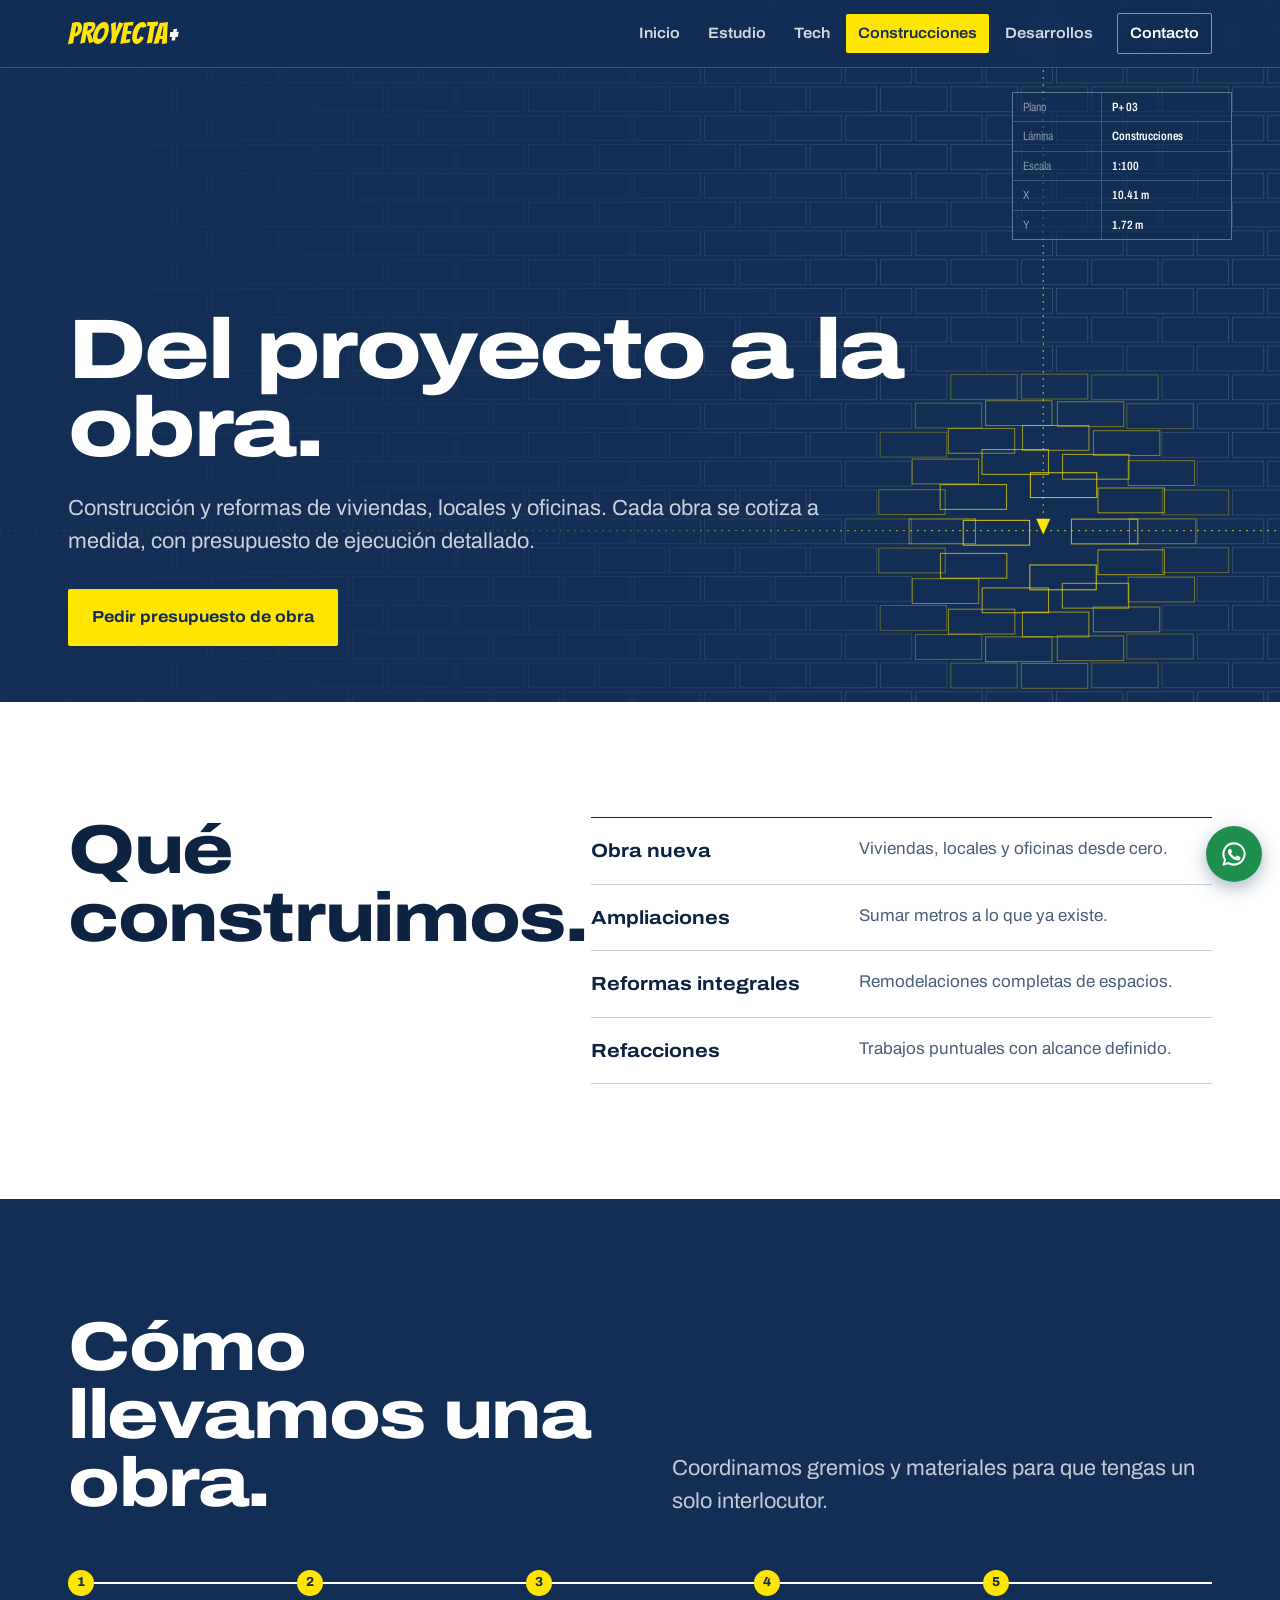
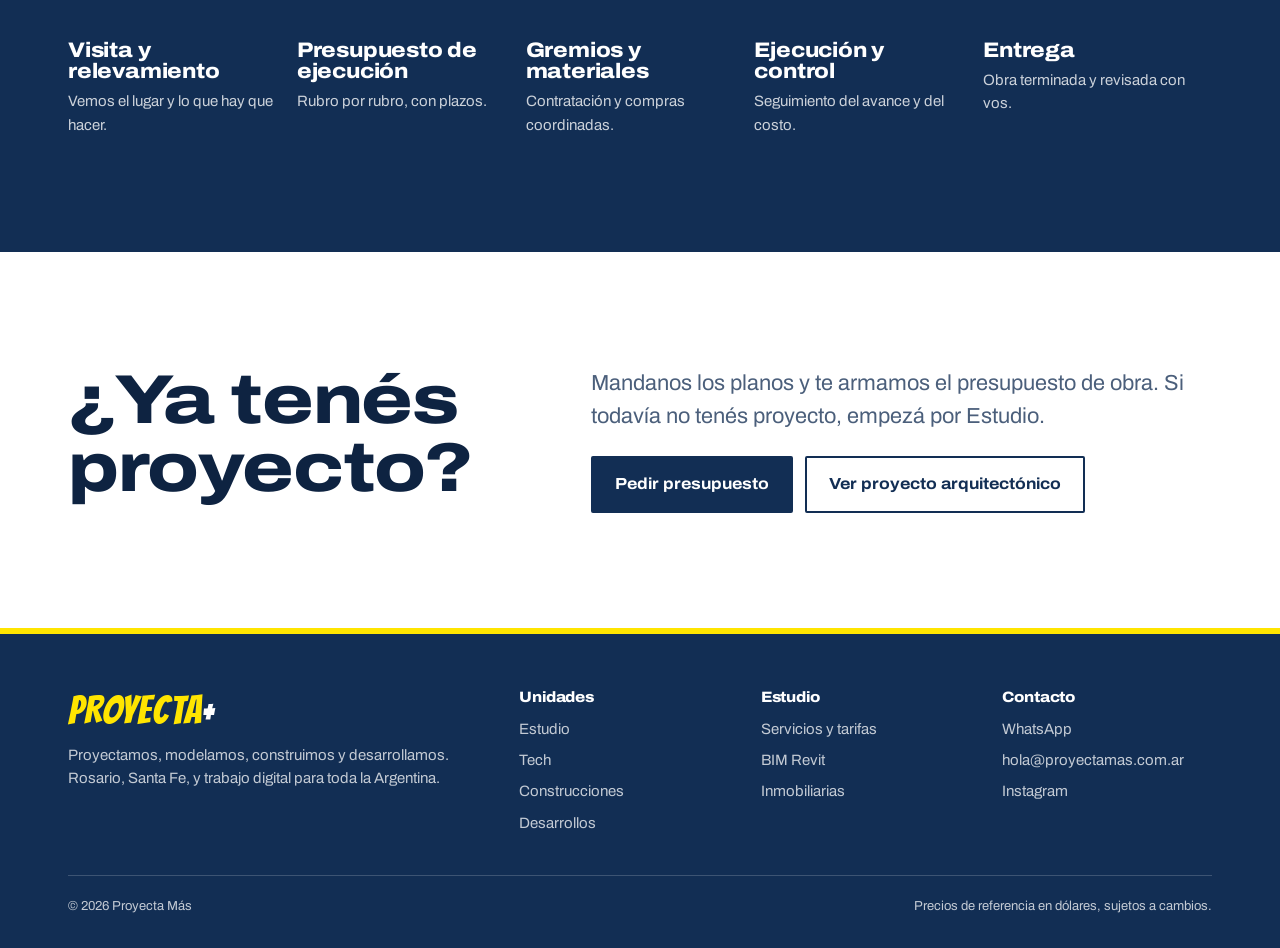
==== proyectamas/construcciones.html @ 5bd61d6d "Actualiza Instagram a @_proyectamas_ Co-Authored-By: Claude Opus 5.5 <noreply@anthropic.com> Claude-" ====
<!doctype html>
<html lang="es-AR">
<head>
  <meta charset="utf-8">
  <meta name="viewport" content="width=device-width, initial-scale=1">
  <title>Construcciones · Obras y reformas | Proyecta Más</title>
  <meta name="description" content="Construcción y reformas de viviendas, locales y oficinas, cotizado por obra.">
  <meta name="theme-color" content="#122e54">
  <meta property="og:title" content="Construcciones · Obras y reformas | Proyecta Más">
  <meta property="og:description" content="Construcción y reformas de viviendas, locales y oficinas, cotizado por obra.">
  <meta property="og:image" content="assets/render_4.jpg">
  <link rel="icon" href="data:image/svg+xml,%3Csvg xmlns='http://www.w3.org/2000/svg' viewBox='0 0 64 64'%3E%3Crect width='64' height='64' fill='%23122e54'/%3E%3Ctext x='32' y='48' font-family='Impact,sans-serif' font-size='44' text-anchor='middle' fill='%23ffe500'%3EP%2B%3C/text%3E%3C/svg%3E">
  <link rel="preconnect" href="https://fonts.googleapis.com">
  <link rel="preconnect" href="https://fonts.gstatic.com" crossorigin>
  <link href="https://fonts.googleapis.com/css2?family=Archivo:wdth,wght@62..125,400..900&family=Bangers&display=swap" rel="stylesheet">
  <link rel="stylesheet" href="css/site.css">
</head>
<body data-pagina="construcciones">
  <a class="sr-only" href="#contenido">Saltar al contenido</a>
  <header class="site-header">
    <div class="wrap">
      <a class="logo" href="index.html" aria-label="Proyecta Más, inicio">PROYECTA<span>+</span></a>
      <button class="nav-toggle" aria-expanded="false" aria-controls="nav">Menú</button>
      <nav class="nav" id="nav" aria-label="Principal">
        <a href="index.html">Inicio</a>
        <a href="estudio.html">Estudio</a>
        <a href="tech.html">Tech</a>
        <a href="construcciones.html" aria-current="page">Construcciones</a>
        <a href="desarrollos.html">Desarrollos</a>
        <a class="nav-cta" href="contacto.html">Contacto</a>
      </nav>
    </div>
  </header>
  <main id="contenido">
    <section class="plano plano--short" aria-labelledby="h1">
      <canvas data-modo="ladrillos" aria-hidden="true"></canvas>
      <div class="rotulo" aria-hidden="true">
        <div>Plano</div><div><b>P+ 03</b></div>
        <div>Lámina</div><div><b>Construcciones</b></div>
        <div>Escala</div><div><b>1:100</b></div>
        <div>X</div><div><b data-rot-x>0.00 m</b></div>
        <div>Y</div><div><b data-rot-y>0.00 m</b></div>
      </div>
      <div class="wrap">
        <h1 class="d1" id="h1">Del proyecto a la obra.</h1>
        <p class="lead" style="margin-top:24px">Construcción y reformas de viviendas, locales y oficinas. Cada obra se cotiza a medida, con presupuesto de ejecución detallado.</p>
        <div class="hero-actions"><a class="btn btn--yellow" href="contacto.html?unidad=Construcciones">Pedir presupuesto de obra</a></div>
      </div>
    </section>

    <section class="sec sec--sheet" aria-labelledby="h-que">
      <div class="wrap split">
        <h2 class="d2" id="h-que">Qué construimos.</h2>
        <ul class="lista-linea">
          <li><strong>Obra nueva</strong><span>Viviendas, locales y oficinas desde cero.</span></li>
          <li><strong>Ampliaciones</strong><span>Sumar metros a lo que ya existe.</span></li>
          <li><strong>Reformas integrales</strong><span>Remodelaciones completas de espacios.</span></li>
          <li><strong>Refacciones</strong><span>Trabajos puntuales con alcance definido.</span></li>
        </ul>
      </div>
    </section>

    <section class="sec sec--ink" aria-labelledby="h-como">
      <div class="wrap">
        <div class="sec-head"><h2 class="d2" id="h-como">Cómo llevamos una obra.</h2><p class="lead">Coordinamos gremios y materiales para que tengas un solo interlocutor.</p></div>
        <ol class="secuencia" style="--n:5">
          <li><h3>Visita y relevamiento</h3><p>Vemos el lugar y lo que hay que hacer.</p></li>
          <li><h3>Presupuesto de ejecución</h3><p>Rubro por rubro, con plazos.</p></li>
          <li><h3>Gremios y materiales</h3><p>Contratación y compras coordinadas.</p></li>
          <li><h3>Ejecución y control</h3><p>Seguimiento del avance y del costo.</p></li>
          <li><h3>Entrega</h3><p>Obra terminada y revisada con vos.</p></li>
        </ol>
      </div>
    </section>

    <section class="sec sec--sheet" aria-labelledby="h-cta">
      <div class="wrap split">
        <h2 class="d2" id="h-cta">¿Ya tenés proyecto?</h2>
        <div><p class="lead" style="margin-top:0">Mandanos los planos y te armamos el presupuesto de obra. Si todavía no tenés proyecto, empezá por Estudio.</p>
          <div style="margin-top:24px;display:flex;gap:12px;flex-wrap:wrap"><a class="btn btn--ink" href="contacto.html?unidad=Construcciones">Pedir presupuesto</a><a class="btn btn--line" href="estudio.html#arquitectura">Ver proyecto arquitectónico</a></div></div>
      </div>
    </section>
  </main>
  <footer class="site-footer">
    <div class="wrap">
      <div class="cols">
        <div>
          <a class="logo" href="index.html">PROYECTA<span>+</span></a>
          <p style="margin-top:12px;max-width:28em">Proyectamos, modelamos, construimos y desarrollamos. Rosario, Santa Fe, y trabajo digital para toda la Argentina.</p>
        </div>
        <div>
          <h4>Unidades</h4>
          <ul><li><a href="estudio.html">Estudio</a></li><li><a href="tech.html">Tech</a></li><li><a href="construcciones.html">Construcciones</a></li><li><a href="desarrollos.html">Desarrollos</a></li></ul>
        </div>
        <div>
          <h4>Estudio</h4>
          <ul><li><a href="estudio.html#tarifas">Servicios y tarifas</a></li><li><a href="estudio.html#bim">BIM Revit</a></li><li><a href="estudio.html#inmobiliarias">Inmobiliarias</a></li></ul>
        </div>
        <div>
          <h4>Contacto</h4>
          <ul>
            <li><a href="https://wa.me/5493425104877" target="_blank" rel="noopener">WhatsApp</a></li>
            <li><a href="mailto:hola@proyectamas.com.ar">hola@proyectamas.com.ar</a></li>
            <li><a href="https://instagram.com/_proyectamas_" target="_blank" rel="noopener">Instagram</a></li>
          </ul>
        </div>
      </div>
      <div class="legal"><span>© <span id="anio">2026</span> Proyecta Más</span><span>Precios de referencia en dólares, sujetos a cambios.</span></div>
    </div>
  </footer>
  <a class="wa-float" href="https://wa.me/5493425104877" target="_blank" rel="noopener" aria-label="Escribinos por WhatsApp"><svg viewBox="0 0 24 24" fill="currentColor" aria-hidden="true"><path d="M12 2a10 10 0 0 0-8.6 15.1L2 22l5-1.3A10 10 0 1 0 12 2zm0 18.2a8.2 8.2 0 0 1-4.2-1.2l-.3-.2-3 .8.8-2.9-.2-.3A8.2 8.2 0 1 1 12 20.2zm4.5-6.1c-.2-.1-1.5-.7-1.7-.8s-.4-.1-.6.1-.7.8-.8 1-.3.2-.5.1a6.7 6.7 0 0 1-3.3-2.9c-.2-.4.2-.4.7-1.3.1-.2 0-.3 0-.4l-.8-1.8c-.2-.5-.4-.4-.6-.4h-.5a1 1 0 0 0-.7.3 3 3 0 0 0-.9 2.2 5.1 5.1 0 0 0 1.1 2.7 11.7 11.7 0 0 0 4.5 4c1.7.7 2.3.8 3.2.6a2.7 2.7 0 0 0 1.8-1.2 2.2 2.2 0 0 0 .2-1.2c-.1-.1-.3-.2-.5-.3z"/></svg></a>
  <script src="js/site.js"></script>
</body>
</html>
---- proyectamas/css/site.css ----
/* PROYECTA + — hoja de estilos compartida
   Paleta institucional: azul #1e4982, azul oscuro #122e54, amarillo #ffe500 */

:root {
  --ink: #122e54;        /* azul oscuro: fondos de plano, texto fuerte */
  --blue: #1e4982;       /* azul institucional */
  --blue-2: #2c5a9a;
  --yellow: #ffe500;     /* resaltador */
  --paper: #eef2f7;      /* papel de plano, frío */
  --sheet: #ffffff;
  --line: #c3cedd;       /* línea fina de dibujo */
  --line-dark: rgba(255,255,255,.18);
  --text: #0e2341;
  --muted: #4b5f7b;
  --wa: #1f8f4e;

  --f-display: "Archivo", system-ui, sans-serif;
  --f-logo: "Bangers", "Archivo", sans-serif;

  --gutter: clamp(16px, 4vw, 48px);
  --max: 1240px;
  --header-h: 68px;
}

*, *::before, *::after { box-sizing: border-box; }
html { -webkit-text-size-adjust: 100%; scroll-behavior: smooth; }
@media (prefers-reduced-motion: reduce) { html { scroll-behavior: auto; } }
body {
  margin: 0;
  background: var(--paper);
  color: var(--text);
  font-family: var(--f-display);
  font-size: 17px;
  line-height: 1.55;
  font-variation-settings: "wdth" 100;
}
img { max-width: 100%; display: block; }
a { color: inherit; }
:focus-visible { outline: 3px solid var(--yellow); outline-offset: 3px; }
.sr-only { position: absolute; width: 1px; height: 1px; overflow: hidden; clip: rect(0 0 0 0); white-space: nowrap; }

.wrap { max-width: var(--max); margin: 0 auto; padding: 0 var(--gutter); }

/* ---------- Tipografía ---------- */
h1, h2, h3, h4 { margin: 0; line-height: 1.02; font-weight: 800; letter-spacing: -0.01em; }
.d1 { font-size: clamp(44px, 9vw, 132px); font-variation-settings: "wdth" 125; font-weight: 800; line-height: .92; letter-spacing: -0.03em; }
.d2 { font-size: clamp(34px, 5.4vw, 72px); font-variation-settings: "wdth" 120; line-height: .98; letter-spacing: -0.02em; }
.d3 { font-size: clamp(24px, 2.6vw, 34px); font-variation-settings: "wdth" 112; }
.lead { font-size: clamp(18px, 1.7vw, 22px); line-height: 1.5; max-width: 38em; color: var(--muted); }
.note { font-variation-settings: "wdth" 75; font-size: 14px; color: var(--muted); }
p { max-width: 40em; }

/* ---------- Header ---------- */
.site-header {
  position: fixed; inset: 0 0 auto 0; z-index: 50;
  height: var(--header-h);
  display: flex; align-items: center;
  background: rgba(18, 46, 84, .86);
  backdrop-filter: blur(10px);
  -webkit-backdrop-filter: blur(10px);
  border-bottom: 1px solid var(--line-dark);
  color: #fff;
}
.site-header .wrap { display: flex; align-items: center; justify-content: space-between; width: 100%; }
.logo { font-family: var(--f-logo); font-size: 30px; letter-spacing: .02em; color: var(--yellow); text-decoration: none; line-height: 1; }
.logo span { color: #fff; }
.nav { display: flex; gap: 4px; align-items: center; }
.nav a {
  text-decoration: none; font-size: 15px; font-weight: 600;
  padding: 8px 12px; border-radius: 2px; color: rgba(255,255,255,.82);
  font-variation-settings: "wdth" 108;
}
.nav a:hover { color: #fff; background: rgba(255,255,255,.08); }
.nav a[aria-current="page"] { color: var(--ink); background: var(--yellow); }
.nav .nav-cta { margin-left: 8px; border: 1px solid rgba(255,255,255,.5); color: #fff; }
.nav-toggle { display: none; background: none; border: 1px solid rgba(255,255,255,.4); color: #fff; padding: 8px 12px; font: inherit; font-weight: 600; border-radius: 2px; cursor: pointer; }

@media (max-width: 900px) {
  .nav-toggle { display: block; }
  .nav {
    position: fixed; top: var(--header-h); left: 0; right: 0; bottom: 0;
    flex-direction: column; align-items: stretch; gap: 0;
    background: var(--ink); padding: 12px var(--gutter);
    transform: translateY(-110%); transition: transform .35s ease;
    visibility: hidden;
  }
  .nav.open { transform: none; visibility: visible; }
  .nav a { font-size: 26px; padding: 16px 4px; border-bottom: 1px solid var(--line-dark); font-variation-settings: "wdth" 118; }
  .nav a[aria-current="page"] { background: none; color: var(--yellow); }
  .nav .nav-cta { margin: 20px 0 0; text-align: center; }
}

/* ---------- Hero con plano interactivo ---------- */
.plano {
  position: relative; overflow: hidden;
  background: var(--ink); color: #fff;
  min-height: min(100svh, 920px);
  display: flex; align-items: flex-end;
  padding: calc(var(--header-h) + 48px) 0 56px;
}
.plano--short { min-height: min(78svh, 720px); }
.plano canvas { position: absolute; inset: 0; width: 100%; height: 100%; display: block; }
.plano .wrap { position: relative; z-index: 2; width: 100%; pointer-events: none; }
.plano .wrap a, .plano .wrap button { pointer-events: auto; }
.plano .lead { color: rgba(255,255,255,.78); }
.plano h1 { max-width: 12ch; }
.plano--short h1 { font-size: clamp(40px, 6.6vw, 100px); max-width: 15ch; }
@media (min-width: 701px) { .plano .wrap > h1, .plano .wrap > .lead { margin-right: 240px; } }
.plano .hero-actions { margin-top: 32px; display: flex; gap: 12px; flex-wrap: wrap; }

/* Rótulo: el cuadro de datos de un plano */
.rotulo {
  position: absolute; right: var(--gutter); top: calc(var(--header-h) + 24px); z-index: 2;
  border: 1px solid rgba(255,255,255,.35);
  display: grid; grid-template-columns: auto auto;
  font-variation-settings: "wdth" 75; font-size: 12px; line-height: 1.2;
  color: rgba(255,255,255,.75); background: rgba(18,46,84,.6);
  pointer-events: none; min-width: 220px;
}
.rotulo div { padding: 7px 10px; border-bottom: 1px solid rgba(255,255,255,.2); }
.rotulo div:nth-child(odd) { border-right: 1px solid rgba(255,255,255,.2); color: rgba(255,255,255,.5); }
.rotulo div:nth-last-child(-n+2) { border-bottom: 0; }
.rotulo b { color: #fff; font-weight: 600; font-variant-numeric: tabular-nums; }
@media (max-width: 700px) { .rotulo { display: none; } }

/* ---------- Botones ---------- */
.btn {
  display: inline-flex; align-items: center; gap: 10px;
  font: inherit; font-weight: 700; font-size: 16px; font-variation-settings: "wdth" 110;
  padding: 14px 22px; border-radius: 2px; text-decoration: none; cursor: pointer;
  border: 2px solid currentColor; background: transparent; color: inherit;
  transition: background .15s, color .15s;
}
.btn--yellow { background: var(--yellow); border-color: var(--yellow); color: var(--ink); }
.btn--yellow:hover { background: #fff; border-color: #fff; }
.btn--ghost:hover { background: rgba(255,255,255,.1); }
.btn--ink { background: var(--ink); border-color: var(--ink); color: #fff; }
.btn--ink:hover { background: var(--blue); border-color: var(--blue); }
.btn--line { color: var(--ink); }
.btn--line:hover { background: var(--ink); color: #fff; }

/* ---------- Secciones ---------- */
.sec { padding: clamp(64px, 9vw, 128px) 0; }
.sec--sheet { background: var(--sheet); }
.sec--ink { background: var(--ink); color: #fff; }
.sec--ink .lead { color: rgba(255,255,255,.75); }
.sec-head { display: grid; grid-template-columns: minmax(0, 1fr) minmax(0, 1fr); gap: 24px 64px; align-items: end; margin-bottom: clamp(36px, 5vw, 64px); }
.sec-head .lead { margin: 0; }
@media (max-width: 860px) { .sec-head { grid-template-columns: 1fr; } }

/* ---------- Planta de unidades (home) ---------- */
.planta-wrap { position: relative; }
.planta { width: 100%; height: auto; display: block; }
.planta .room { cursor: pointer; }
.planta .room rect.fill { fill: var(--sheet); transition: fill .2s; }
.planta .room:hover rect.fill, .planta .room:focus rect.fill { fill: var(--yellow); }
.planta .room:focus { outline: none; }
.planta .room:focus-visible rect.fill { fill: var(--yellow); }
.planta .wall { stroke: var(--ink); stroke-width: 10; fill: none; stroke-linecap: square; }
.planta .thin { stroke: var(--ink); stroke-width: 1.5; fill: none; }
.planta .dim { stroke: var(--blue); stroke-width: 1; fill: none; }
.planta .door { stroke: var(--ink); stroke-width: 1.5; fill: none; stroke-dasharray: 4 4; }
.planta text { fill: var(--ink); font-family: var(--f-display); }
.planta .r-name { font-size: 44px; font-weight: 800; font-variation-settings: "wdth" 120; }
.planta .r-plus { font-family: var(--f-logo); font-size: 52px; fill: var(--blue); }
.planta .r-desc { font-size: 19px; fill: var(--muted); }
.planta .r-go { font-size: 17px; font-weight: 700; text-decoration: underline; }
.planta .dim-t { font-size: 15px; fill: var(--blue); font-variation-settings: "wdth" 75; }

.unidades-list { display: none; }
@media (max-width: 760px) {
  .planta-wrap { display: none; }
  .unidades-list { display: grid; gap: 0; border: 2px solid var(--ink); }
  .unidades-list a { display: block; padding: 24px 20px; text-decoration: none; border-bottom: 1px solid var(--line); background: var(--sheet); }
  .unidades-list a:last-child { border-bottom: 0; }
  .unidades-list a:active { background: var(--yellow); }
  .unidades-list h3 { font-size: 30px; font-variation-settings: "wdth" 118; }
  .unidades-list h3 span { font-family: var(--f-logo); color: var(--blue); font-weight: 400; }
  .unidades-list p { margin: 6px 0 0; color: var(--muted); }
}

/* ---------- Secuencias (procesos reales) ---------- */
.secuencia { list-style: none; margin: 0; padding: 0; display: grid; grid-template-columns: repeat(var(--n, 5), minmax(0, 1fr)); counter-reset: paso; }
.secuencia li { counter-increment: paso; position: relative; padding: 56px 20px 0 0; border-top: 2px solid currentColor; }
.secuencia li::before {
  content: counter(paso); position: absolute; top: -14px; left: 0;
  width: 26px; height: 26px; border-radius: 50%; background: var(--yellow); color: var(--ink);
  display: grid; place-items: center; font-size: 13px; font-weight: 800;
}
.secuencia h3 { font-size: 21px; font-variation-settings: "wdth" 112; }
.secuencia p { font-size: 15px; margin: 8px 0 0; opacity: .78; }
@media (max-width: 860px) {
  .secuencia { grid-template-columns: 1fr; }
  .secuencia li { border-top: 0; border-left: 2px solid currentColor; padding: 0 0 32px 32px; }
  .secuencia li::before { left: -14px; top: 0; }
}

/* ---------- Galería ---------- */
.galeria { display: grid; grid-template-columns: repeat(12, 1fr); grid-auto-rows: 120px; gap: 10px; }
.galeria figure { margin: 0; overflow: hidden; background: var(--ink); position: relative; }
.galeria img { width: 100%; height: 100%; object-fit: cover; transition: transform .6s ease; }
.galeria figure:hover img { transform: scale(1.04); }
.g1 { grid-column: span 5; grid-row: span 4; }
.g2 { grid-column: span 4; grid-row: span 2; }
.g3 { grid-column: span 3; grid-row: span 3; }
.g4 { grid-column: span 4; grid-row: span 2; }
.g5 { grid-column: span 3; grid-row: span 3; }
.g6 { grid-column: span 7; grid-row: span 2; }
@media (max-width: 760px) {
  .galeria { grid-template-columns: 1fr 1fr; grid-auto-rows: 150px; }
  .galeria figure { grid-column: span 1 !important; grid-row: span 1 !important; }
  .galeria .g1, .galeria .g6 { grid-column: span 2 !important; grid-row: span 2 !important; }
}

/* ---------- Bloques de texto + lista ---------- */
.split { display: grid; grid-template-columns: minmax(0, 5fr) minmax(0, 7fr); gap: 48px 80px; }
@media (max-width: 860px) { .split { grid-template-columns: 1fr; } }
.lista-linea { list-style: none; margin: 0; padding: 0; border-top: 1px solid currentColor; }
.lista-linea li { padding: 18px 0; border-bottom: 1px solid var(--line); display: grid; grid-template-columns: minmax(0, 1fr) minmax(0, 1.4fr); gap: 16px; }
.sec--ink .lista-linea li { border-color: var(--line-dark); }
.lista-linea strong { font-size: 19px; font-variation-settings: "wdth" 112; }
.lista-linea span { color: var(--muted); }
.sec--ink .lista-linea span { color: rgba(255,255,255,.7); }
@media (max-width: 560px) { .lista-linea li { grid-template-columns: 1fr; gap: 4px; } }

/* ---------- Tarifario (estudio) ---------- */
.indice {
  position: sticky; top: var(--header-h); z-index: 20;
  background: var(--sheet); border-bottom: 1px solid var(--line);
}
.indice .wrap { display: flex; gap: 4px; overflow-x: auto; scrollbar-width: none; padding-top: 10px; padding-bottom: 10px; }
.indice .wrap::-webkit-scrollbar { display: none; }
.indice a { flex: none; text-decoration: none; font-weight: 600; font-size: 15px; padding: 8px 14px; border: 1px solid var(--line); border-radius: 2px; font-variation-settings: "wdth" 105; }
.indice a:hover, .indice a.activo { background: var(--ink); border-color: var(--ink); color: #fff; }

.categoria { padding: clamp(56px, 7vw, 96px) 0; border-bottom: 1px solid var(--line); scroll-margin-top: calc(var(--header-h) + 60px); }
.categoria:nth-child(even) { background: var(--sheet); }
.cat-head { display: grid; grid-template-columns: minmax(0, 1fr) minmax(0, 1fr); gap: 16px 64px; align-items: end; margin-bottom: 36px; }
.cat-head p { margin: 0; color: var(--muted); }
@media (max-width: 860px) { .cat-head { grid-template-columns: 1fr; } }

.niveles { display: grid; grid-template-columns: repeat(var(--n, 3), minmax(0, 1fr)); gap: 1px; border: 2px solid var(--ink); background: var(--line); }
.nivel { padding: 26px 22px 24px; background: var(--sheet); display: flex; flex-direction: column; position: relative; min-width: 0; }
@media (max-width: 1100px) { .niveles[style*="--n:5"], .niveles[style*="--n:4"] { grid-template-columns: repeat(2, minmax(0, 1fr)); } .niveles[style*="--n:5"] .nivel:last-child { grid-column: span 2; } }
@media (max-width: 860px) { .niveles { grid-template-columns: repeat(2, minmax(0, 1fr)) !important; } .niveles[style*="--n:3"] .nivel:last-child { grid-column: span 2; } }
@media (max-width: 600px) { .niveles { grid-template-columns: 1fr !important; } .niveles .nivel:last-child { grid-column: auto !important; } }
.nivel.destacado { background: var(--ink); color: #fff; }
.nivel.destacado::after {
  content: "El más pedido"; position: absolute; top: -13px; left: 20px;
  background: var(--yellow); color: var(--ink); font-size: 12px; font-weight: 800; padding: 3px 10px;
  font-variation-settings: "wdth" 100;
}
.nivel h3 { font-size: clamp(19px, 1.6vw, 22px); font-variation-settings: "wdth" 115; }
.nivel .sub { font-size: 14px; color: var(--muted); margin-top: 4px; }
.nivel.destacado .sub { color: rgba(255,255,255,.6); }
.precio { margin: 20px 0 2px; font-size: 40px; font-weight: 800; font-variation-settings: "wdth" 120; line-height: 1; font-variant-numeric: tabular-nums; }
.precio small { font-size: 15px; font-weight: 600; font-variation-settings: "wdth" 100; }
.precio .desde { display: block; font-size: 13px; font-weight: 600; margin-bottom: 4px; opacity: .7; }
.precio.cotizar { font-size: 26px; }
.extra { font-size: 14px; color: var(--muted); min-height: 1.4em; }
.nivel.destacado .extra { color: rgba(255,255,255,.65); }
.nivel ul { list-style: none; margin: 18px 0 20px; padding: 0; font-size: 15px; flex: 1; }
.nivel li { padding: 6px 0 6px 20px; position: relative; border-top: 1px dashed var(--line); }
.nivel.destacado li { border-color: rgba(255,255,255,.18); }
.nivel li::before { content: ""; position: absolute; left: 2px; top: 14px; width: 8px; height: 2px; background: var(--blue); }
.nivel.destacado li::before { background: var(--yellow); }
.meta { display: flex; gap: 16px; font-size: 13px; font-variation-settings: "wdth" 80; margin-bottom: 16px; color: var(--muted); }
.nivel.destacado .meta { color: rgba(255,255,255,.65); }
.nivel .btn { justify-content: center; width: 100%; padding: 11px 14px; font-size: 15px; }
.nivel.destacado .btn { background: var(--yellow); border-color: var(--yellow); color: var(--ink); }
.nivel:not(.destacado) .btn { color: var(--ink); }
.nivel:not(.destacado) .btn:hover { background: var(--ink); color: #fff; }

.cat-pie { display: grid; grid-template-columns: repeat(3, minmax(0, 1fr)); gap: 32px; margin-top: 32px; font-size: 15px; }
.cat-pie h4 { font-size: 15px; font-variation-settings: "wdth" 110; margin-bottom: 8px; }
.cat-pie ul { margin: 0; padding-left: 18px; color: var(--muted); }
.cat-pie p { margin: 0; color: var(--muted); }
@media (max-width: 860px) { .cat-pie { grid-template-columns: 1fr; gap: 20px; } }

/* LOD: selector con dibujo */
.lod { display: grid; grid-template-columns: minmax(0, 5fr) minmax(0, 7fr); gap: 0; border: 2px solid var(--ink); background: var(--sheet); margin-bottom: 28px; }
.lod-dibujo { background: var(--ink); padding: 24px; display: grid; place-items: center; min-height: 300px; }
.lod-dibujo svg { width: 100%; max-width: 380px; height: auto; }
.lod-panel { padding: 28px; display: flex; flex-direction: column; }
.lod-tabs { display: flex; flex-wrap: wrap; gap: 6px; margin-bottom: 22px; }
.lod-tabs button { font: inherit; font-weight: 700; font-size: 15px; padding: 8px 12px; background: none; border: 1px solid var(--line); border-radius: 2px; cursor: pointer; color: var(--ink); font-variation-settings: "wdth" 105; }
.lod-tabs button[aria-selected="true"] { background: var(--yellow); border-color: var(--ink); }
.lod-panel h3 { font-size: 30px; font-variation-settings: "wdth" 118; }
.lod-panel .precio { margin-top: 12px; }
.lod-panel ul { padding-left: 18px; color: var(--muted); }
@media (max-width: 860px) { .lod { grid-template-columns: 1fr; } .lod-dibujo { min-height: 220px; } }

.condiciones { background: var(--ink); color: #fff; }
.condiciones ol { margin: 0; padding: 0; list-style: none; display: grid; grid-template-columns: repeat(2, minmax(0, 1fr)); gap: 0 48px; }
.condiciones li { padding: 16px 0; border-bottom: 1px solid var(--line-dark); color: rgba(255,255,255,.82); }
@media (max-width: 760px) { .condiciones ol { grid-template-columns: 1fr; } }

/* ---------- Tech ---------- */
.productos { display: grid; grid-template-columns: repeat(3, minmax(0, 1fr)); border-top: 2px solid var(--ink); border-left: 2px solid var(--ink); }
.producto { padding: 28px 24px; border-right: 2px solid var(--ink); border-bottom: 2px solid var(--ink); background: var(--sheet); position: relative; }
.producto .celda { font-variation-settings: "wdth" 75; font-size: 13px; color: var(--blue); }
.producto h3 { font-size: 24px; margin-top: 10px; font-variation-settings: "wdth" 115; }
.producto p { color: var(--muted); font-size: 15px; margin: 10px 0 0; }
.producto--suite { background: var(--yellow); }
.producto--suite p { color: var(--ink); }
@media (max-width: 860px) { .productos { grid-template-columns: 1fr 1fr; } }
@media (max-width: 560px) { .productos { grid-template-columns: 1fr; } }
.proximos { display: flex; flex-wrap: wrap; gap: 10px; margin-top: 28px; padding: 0; list-style: none; }
.proximos li { border: 1px dashed rgba(255,255,255,.4); padding: 10px 16px; border-radius: 2px; }

/* ---------- Contacto ---------- */
.contacto-grid { display: grid; grid-template-columns: minmax(0, 1fr) minmax(0, 1.2fr); gap: 48px 80px; }
@media (max-width: 860px) { .contacto-grid { grid-template-columns: 1fr; } }
.canales { list-style: none; margin: 0; padding: 0; border-top: 2px solid var(--ink); }
.canales li { border-bottom: 1px solid var(--line); }
.canales a { display: flex; justify-content: space-between; gap: 16px; padding: 20px 0; text-decoration: none; font-size: 20px; font-weight: 700; font-variation-settings: "wdth" 110; }
.canales a:hover { color: var(--blue); }
.canales small { font-weight: 500; color: var(--muted); font-size: 15px; font-variation-settings: "wdth" 100; }
form.form { background: var(--sheet); border: 2px solid var(--ink); padding: clamp(20px, 3vw, 36px); display: grid; gap: 18px; }
.form label { display: grid; gap: 6px; font-weight: 600; font-size: 15px; }
.form input, .form select, .form textarea {
  font: inherit; font-size: 16px; padding: 12px 14px; border: 1px solid var(--line); border-radius: 2px; background: var(--paper); color: var(--text); width: 100%;
}
.form input:focus, .form select:focus, .form textarea:focus { outline: 2px solid var(--blue); outline-offset: 0; border-color: var(--blue); }
.form textarea { min-height: 130px; resize: vertical; }
.form .fila { display: grid; grid-template-columns: 1fr 1fr; gap: 18px; }
@media (max-width: 560px) { .form .fila { grid-template-columns: 1fr; } }
.form .acciones { display: flex; flex-wrap: wrap; gap: 12px; }
.form .error { color: #b3261e; font-size: 14px; min-height: 1em; margin: 0; }

/* ---------- Footer ---------- */
.site-footer { background: var(--ink); color: rgba(255,255,255,.75); padding: 56px 0 32px; font-size: 15px; border-top: 6px solid var(--yellow); }
.site-footer .cols { display: grid; grid-template-columns: 2fr 1fr 1fr 1fr; gap: 32px; }
.site-footer h4 { color: #fff; font-size: 15px; margin-bottom: 12px; font-variation-settings: "wdth" 110; }
.site-footer ul { list-style: none; padding: 0; margin: 0; display: grid; gap: 8px; }
.site-footer a { text-decoration: none; }
.site-footer a:hover { color: var(--yellow); }
.site-footer .logo { font-size: 40px; }
.site-footer .legal { margin-top: 40px; padding-top: 20px; border-top: 1px solid var(--line-dark); font-size: 13px; display: flex; justify-content: space-between; gap: 16px; flex-wrap: wrap; }
@media (max-width: 760px) { .site-footer .cols { grid-template-columns: 1fr 1fr; } .site-footer .cols > :first-child { grid-column: span 2; } }

/* WhatsApp flotante */
.wa-float {
  position: fixed; right: 18px; bottom: 18px; z-index: 40;
  width: 56px; height: 56px; border-radius: 50%; background: var(--wa); color: #fff;
  display: grid; place-items: center; box-shadow: 0 6px 18px rgba(18,46,84,.35);
}
.wa-float svg { width: 28px; height: 28px; }
@media (min-width: 601px) { .niveles[style*="--n:4"] .nivel h3, .niveles[style*="--n:5"] .nivel h3 { min-height: 2.1em; } }

/* Velo detrás del texto del hero: el efecto se ve, pero el texto siempre se lee */
.plano::after {
  content: ""; position: absolute; inset: 0; z-index: 1; pointer-events: none;
  background: linear-gradient(90deg, rgba(18,46,84,.88) 0%, rgba(18,46,84,.62) 48%, rgba(18,46,84,0) 74%);
}
@media (max-width: 700px) {
  .plano::after { background: linear-gradient(0deg, rgba(18,46,84,.94) 0%, rgba(18,46,84,.8) 52%, rgba(18,46,84,0) 82%); }
}
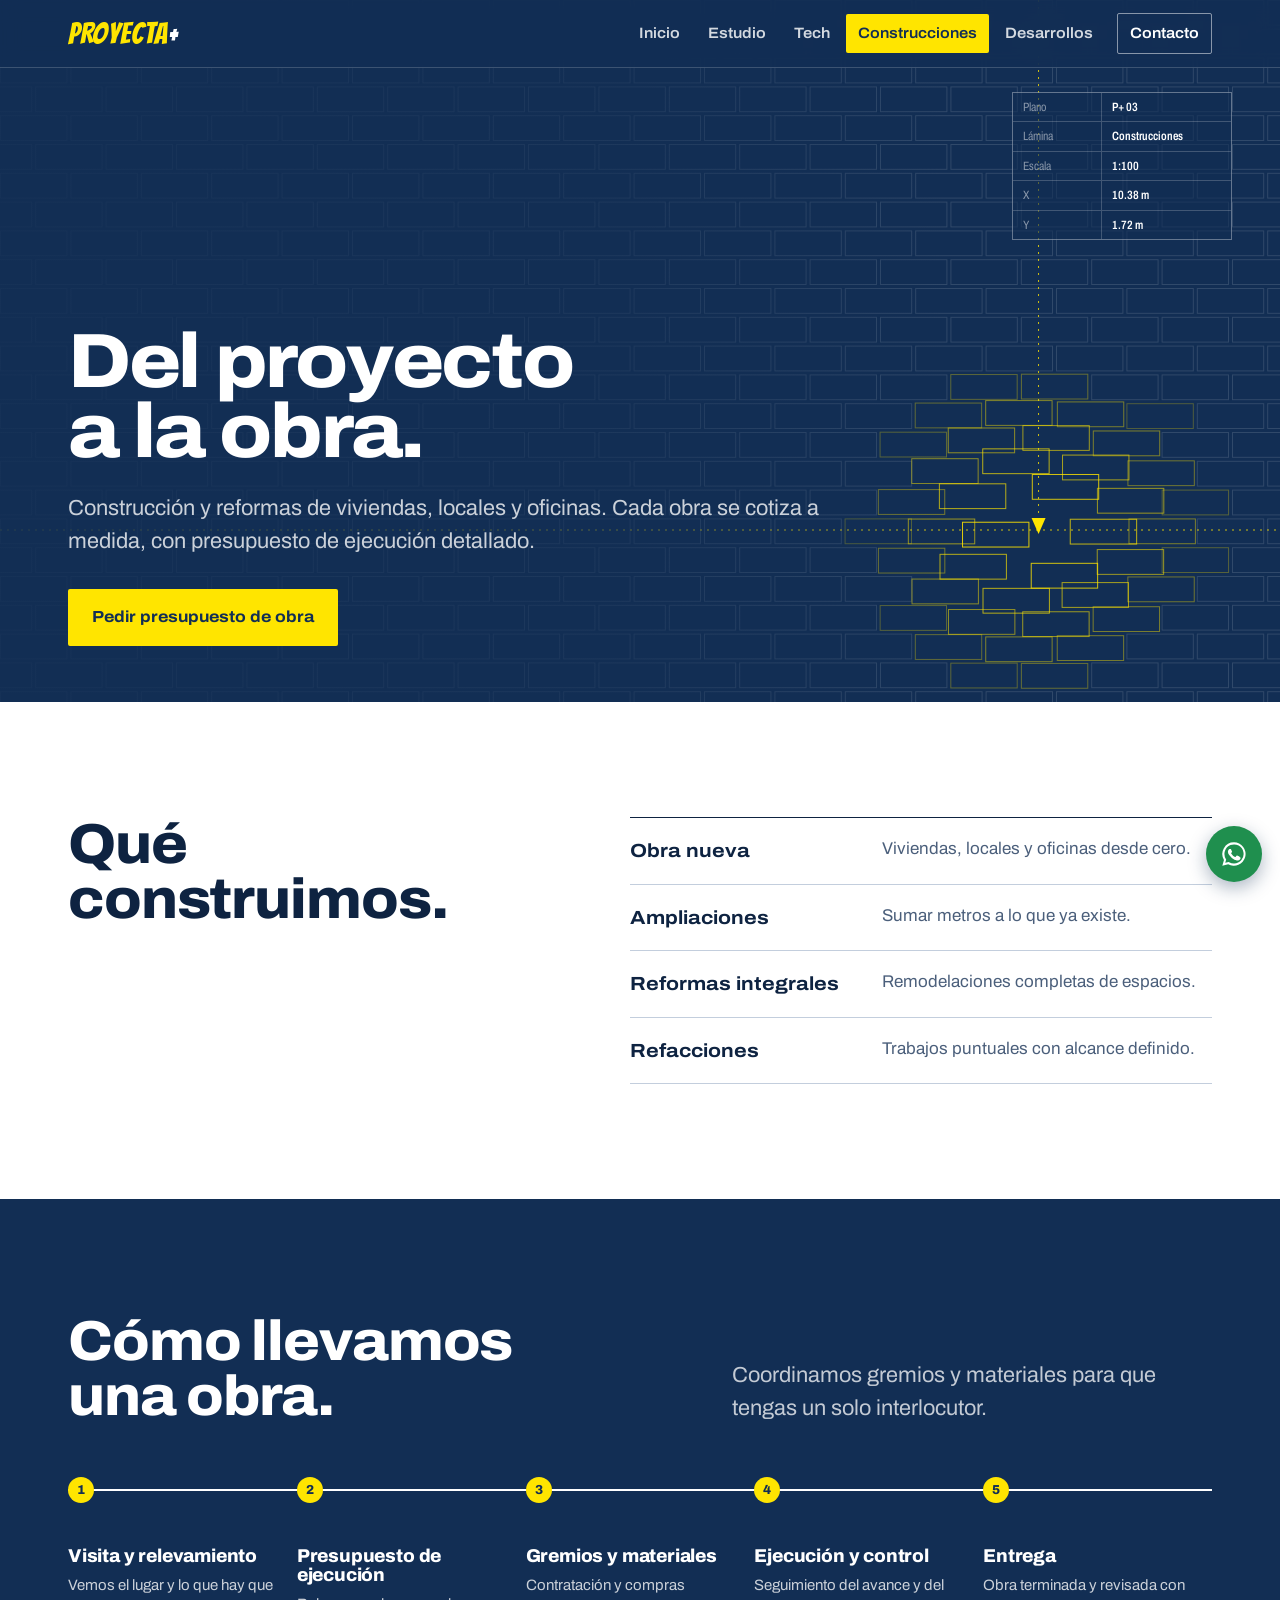
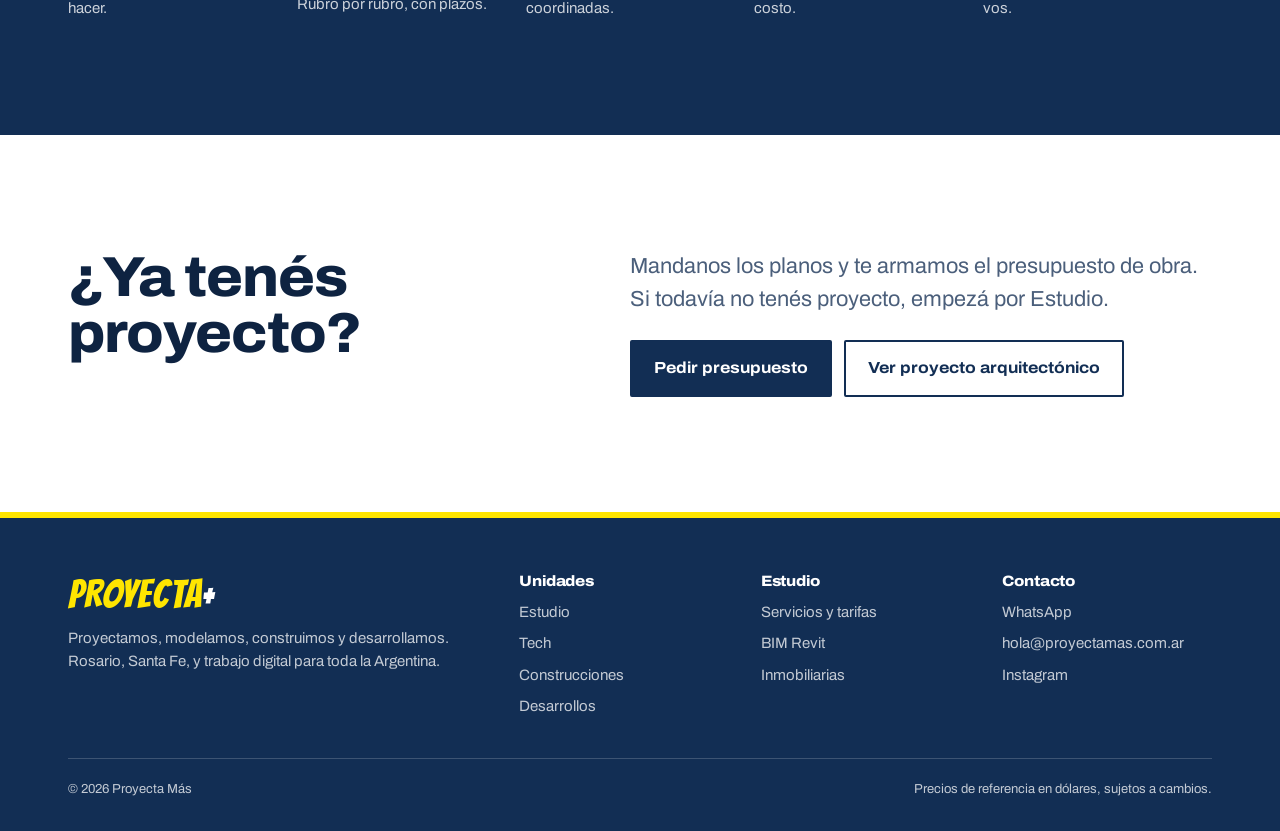
==== commit b4b49b0a: "Cursores por unidad, logo P+, precios 'desde' con aviso, valores y títulos sin solapar - Cursor prop" ====
--- a/proyectamas/construcciones.html
+++ b/proyectamas/construcciones.html
@@ -9,10 +9,10 @@
   <meta property="og:title" content="Construcciones · Obras y reformas | Proyecta Más">
   <meta property="og:description" content="Construcción y reformas de viviendas, locales y oficinas, cotizado por obra.">
   <meta property="og:image" content="assets/render_4.jpg">
-  <link rel="icon" href="data:image/svg+xml,%3Csvg xmlns='http://www.w3.org/2000/svg' viewBox='0 0 64 64'%3E%3Crect width='64' height='64' fill='%23122e54'/%3E%3Ctext x='32' y='48' font-family='Impact,sans-serif' font-size='44' text-anchor='middle' fill='%23ffe500'%3EP%2B%3C/text%3E%3C/svg%3E">
-  <link rel="preconnect" href="https://fonts.googleapis.com">
-  <link rel="preconnect" href="https://fonts.gstatic.com" crossorigin>
-  <link href="https://fonts.googleapis.com/css2?family=Archivo:wdth,wght@62..125,400..900&family=Bangers&display=swap" rel="stylesheet">
+  <link rel="icon" type="image/png" sizes="32x32" href="assets/icon/favicon-32.png">
+  <link rel="icon" type="image/png" sizes="192x192" href="assets/icon/favicon-192.png">
+  <link rel="apple-touch-icon" href="assets/icon/apple-touch-icon.png">
+  <link rel="preload" href="assets/fonts/archivo-var.woff2" as="font" type="font/woff2" crossorigin>
   <link rel="stylesheet" href="css/site.css">
 </head>
 <body data-pagina="construcciones">
--- a/proyectamas/css/site.css
+++ b/proyectamas/css/site.css
@@ -1,5 +1,8 @@
 /* PROYECTA + — hoja de estilos compartida
    Paleta institucional: azul #1e4982, azul oscuro #122e54, amarillo #ffe500 */
+
+@font-face { font-family: "Archivo"; src: url(../assets/fonts/archivo-var.woff2) format("woff2"); font-weight: 100 900; font-stretch: 62% 125%; font-display: swap; }
+@font-face { font-family: "Bangers"; src: url(../assets/fonts/bangers.woff2) format("woff2"); font-weight: 400; font-display: swap; }
 
 :root {
   --ink: #122e54;        /* azul oscuro: fondos de plano, texto fuerte */
@@ -43,9 +46,9 @@
 
 /* ---------- Tipografía ---------- */
 h1, h2, h3, h4 { margin: 0; line-height: 1.02; font-weight: 800; letter-spacing: -0.01em; }
-.d1 { font-size: clamp(44px, 9vw, 132px); font-variation-settings: "wdth" 125; font-weight: 800; line-height: .92; letter-spacing: -0.03em; }
-.d2 { font-size: clamp(34px, 5.4vw, 72px); font-variation-settings: "wdth" 120; line-height: .98; letter-spacing: -0.02em; }
-.d3 { font-size: clamp(24px, 2.6vw, 34px); font-variation-settings: "wdth" 112; }
+.d1 { font-size: clamp(34px, 7.4vw, 112px); font-variation-settings: "wdth" 110; font-weight: 800; line-height: .92; letter-spacing: -0.03em; }
+.d2 { font-size: clamp(30px, 4.4vw, 60px); font-variation-settings: "wdth" 106; line-height: .98; letter-spacing: -0.02em; }
+.d3 { font-size: clamp(24px, 2.6vw, 34px); font-variation-settings: "wdth" 106; }
 .lead { font-size: clamp(18px, 1.7vw, 22px); line-height: 1.5; max-width: 38em; color: var(--muted); }
 .note { font-variation-settings: "wdth" 75; font-size: 14px; color: var(--muted); }
 p { max-width: 40em; }
@@ -104,7 +107,7 @@
 .plano .wrap a, .plano .wrap button { pointer-events: auto; }
 .plano .lead { color: rgba(255,255,255,.78); }
 .plano h1 { max-width: 12ch; }
-.plano--short h1 { font-size: clamp(40px, 6.6vw, 100px); max-width: 15ch; }
+.plano--short h1 { font-size: clamp(34px, 6vw, 88px); max-width: 16ch; }
 @media (min-width: 701px) { .plano .wrap > h1, .plano .wrap > .lead { margin-right: 240px; } }
 .plano .hero-actions { margin-top: 32px; display: flex; gap: 12px; flex-wrap: wrap; }
 
@@ -144,9 +147,9 @@
 .sec--sheet { background: var(--sheet); }
 .sec--ink { background: var(--ink); color: #fff; }
 .sec--ink .lead { color: rgba(255,255,255,.75); }
-.sec-head { display: grid; grid-template-columns: minmax(0, 1fr) minmax(0, 1fr); gap: 24px 64px; align-items: end; margin-bottom: clamp(36px, 5vw, 64px); }
+.sec-head { display: grid; grid-template-columns: minmax(0, 1.25fr) minmax(0, 1fr); gap: 24px 64px; align-items: end; margin-bottom: clamp(36px, 5vw, 64px); }
 .sec-head .lead { margin: 0; }
-@media (max-width: 860px) { .sec-head { grid-template-columns: 1fr; } }
+@media (max-width: 1000px) { .sec-head { grid-template-columns: 1fr; } }
 
 /* ---------- Planta de unidades (home) ---------- */
 .planta-wrap { position: relative; }
@@ -181,15 +184,15 @@
 
 /* ---------- Secuencias (procesos reales) ---------- */
 .secuencia { list-style: none; margin: 0; padding: 0; display: grid; grid-template-columns: repeat(var(--n, 5), minmax(0, 1fr)); counter-reset: paso; }
-.secuencia li { counter-increment: paso; position: relative; padding: 56px 20px 0 0; border-top: 2px solid currentColor; }
+.secuencia li { counter-increment: paso; position: relative; padding: 56px 16px 0 0; min-width: 0; border-top: 2px solid currentColor; }
 .secuencia li::before {
   content: counter(paso); position: absolute; top: -14px; left: 0;
   width: 26px; height: 26px; border-radius: 50%; background: var(--yellow); color: var(--ink);
   display: grid; place-items: center; font-size: 13px; font-weight: 800;
 }
-.secuencia h3 { font-size: 21px; font-variation-settings: "wdth" 112; }
+.secuencia h3 { font-size: clamp(17px, 1.45vw, 21px); font-variation-settings: "wdth" 100; overflow-wrap: break-word; hyphens: auto; }
 .secuencia p { font-size: 15px; margin: 8px 0 0; opacity: .78; }
-@media (max-width: 860px) {
+@media (max-width: 1000px) {
   .secuencia { grid-template-columns: 1fr; }
   .secuencia li { border-top: 0; border-left: 2px solid currentColor; padding: 0 0 32px 32px; }
   .secuencia li::before { left: -14px; top: 0; }
@@ -213,8 +216,8 @@
 }
 
 /* ---------- Bloques de texto + lista ---------- */
-.split { display: grid; grid-template-columns: minmax(0, 5fr) minmax(0, 7fr); gap: 48px 80px; }
-@media (max-width: 860px) { .split { grid-template-columns: 1fr; } }
+.split { display: grid; grid-template-columns: minmax(0, 6fr) minmax(0, 7fr); gap: 40px 64px; }
+@media (max-width: 1000px) { .split { grid-template-columns: 1fr; } }
 .lista-linea { list-style: none; margin: 0; padding: 0; border-top: 1px solid currentColor; }
 .lista-linea li { padding: 18px 0; border-bottom: 1px solid var(--line); display: grid; grid-template-columns: minmax(0, 1fr) minmax(0, 1.4fr); gap: 16px; }
 .sec--ink .lista-linea li { border-color: var(--line-dark); }
@@ -235,7 +238,8 @@
 
 .categoria { padding: clamp(56px, 7vw, 96px) 0; border-bottom: 1px solid var(--line); scroll-margin-top: calc(var(--header-h) + 60px); }
 .categoria:nth-child(even) { background: var(--sheet); }
-.cat-head { display: grid; grid-template-columns: minmax(0, 1fr) minmax(0, 1fr); gap: 16px 64px; align-items: end; margin-bottom: 36px; }
+.cat-head { display: grid; grid-template-columns: minmax(0, 1fr); gap: 14px; margin-bottom: 36px; }
+.cat-head p { max-width: 44em; }
 .cat-head p { margin: 0; color: var(--muted); }
 @media (max-width: 860px) { .cat-head { grid-template-columns: 1fr; } }
 
@@ -356,3 +360,34 @@
 @media (max-width: 700px) {
   .plano::after { background: linear-gradient(0deg, rgba(18,46,84,.94) 0%, rgba(18,46,84,.8) 52%, rgba(18,46,84,0) 82%); }
 }
+
+h1, h2 { text-wrap: balance; }
+
+/* ---------- Cursores por unidad ---------- */
+@media (hover: hover) and (pointer: fine) {
+  body { cursor: -webkit-image-set(url(../assets/cursores/pmas.png) 1x, url(../assets/cursores/pmas@2x.png) 2x) 11 5, url(../assets/cursores/pmas.png) 11 5, auto; }
+  body[data-pagina="estudio"] { cursor: url(../assets/cursores/escuadra.svg) 2 2, url(../assets/cursores/escuadra.png) 2 2, auto; }
+  body[data-pagina="tech"] { cursor: url(../assets/cursores/compu.svg) 3 3, url(../assets/cursores/compu.png) 3 3, auto; }
+  body[data-pagina="construcciones"] { cursor: url(../assets/cursores/maquina.svg) 3 13, url(../assets/cursores/maquina.png) 3 13, auto; }
+  body[data-pagina="desarrollos"] { cursor: url(../assets/cursores/edificio.svg) 9 1, url(../assets/cursores/edificio.png) 9 1, auto; }
+  a, button, select, summary, label, [role="tab"], .room { cursor: pointer; }
+  input, textarea { cursor: text; }
+}
+
+/* ---------- Aviso de precios ---------- */
+.aviso { margin: 14px 0 0; font-size: 14px; color: var(--muted); padding-left: 14px; border-left: 3px solid var(--yellow); max-width: 60em; }
+.lod-dibujo { position: relative; }
+.lod-img { width: 100%; height: 100%; max-height: 380px; object-fit: contain; display: block; }
+.lod-img[hidden] { display: none; }
+
+/* ---------- Valores ---------- */
+.valores { background: var(--sheet); border-top: 1px solid var(--line); }
+.valores-grid { display: grid; grid-template-columns: repeat(3, minmax(0, 1fr)); border: 2px solid var(--ink); }
+.valor { padding: clamp(24px, 3vw, 40px); border-right: 1px solid var(--line); position: relative; }
+.valor:last-child { border-right: 0; }
+.valor::before { content: "+"; font-family: var(--f-logo); color: var(--yellow); -webkit-text-stroke: 1.5px var(--ink); font-size: 56px; line-height: 1; display: block; margin-bottom: 8px; }
+.valor h3 { font-size: clamp(26px, 2.4vw, 34px); font-variation-settings: "wdth" 106; margin-bottom: 22px; }
+.valor dl { margin: 0; display: grid; gap: 6px; }
+.valor dt { font-size: 13px; font-weight: 800; text-transform: uppercase; letter-spacing: .08em; color: var(--blue); margin-top: 12px; font-variation-settings: "wdth" 90; }
+.valor dd { margin: 0; color: var(--muted); font-size: 16px; }
+@media (max-width: 900px) { .valores-grid { grid-template-columns: 1fr; } .valor { border-right: 0; border-bottom: 1px solid var(--line); } .valor:last-child { border-bottom: 0; } }
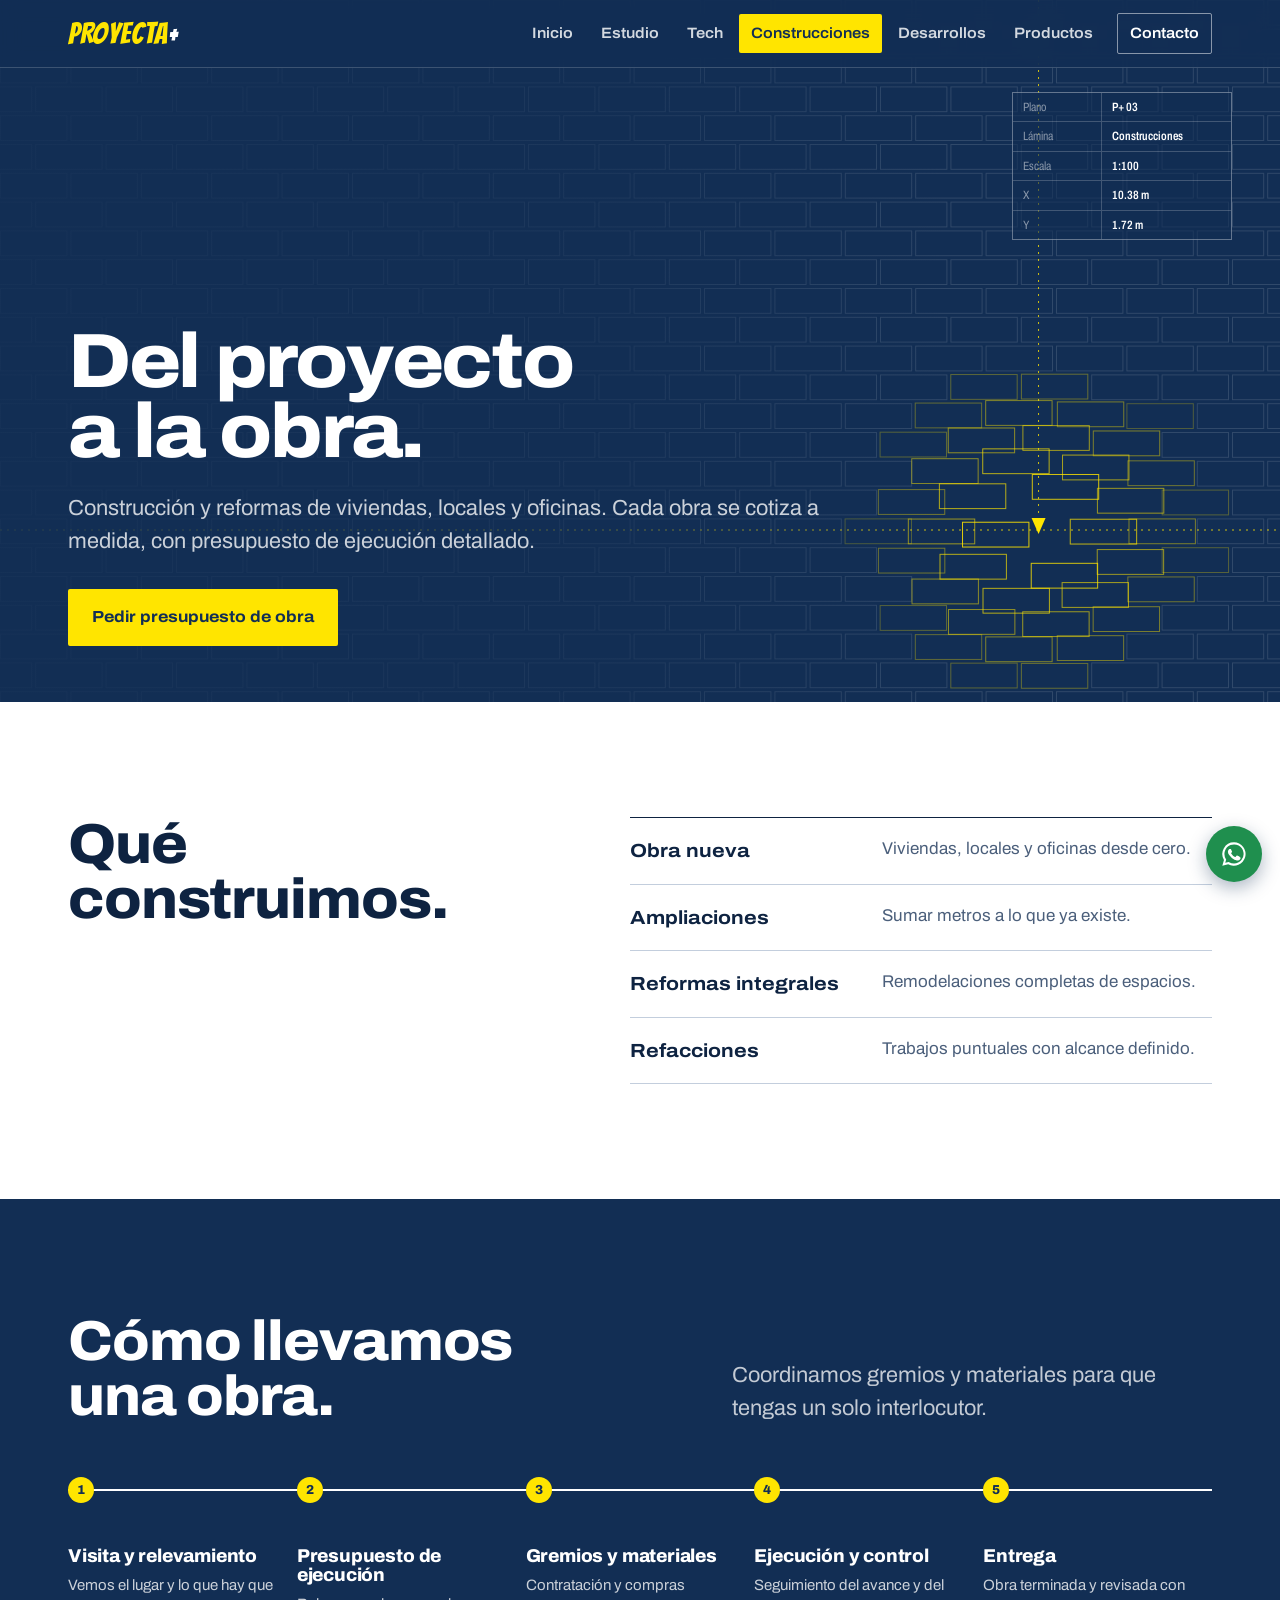
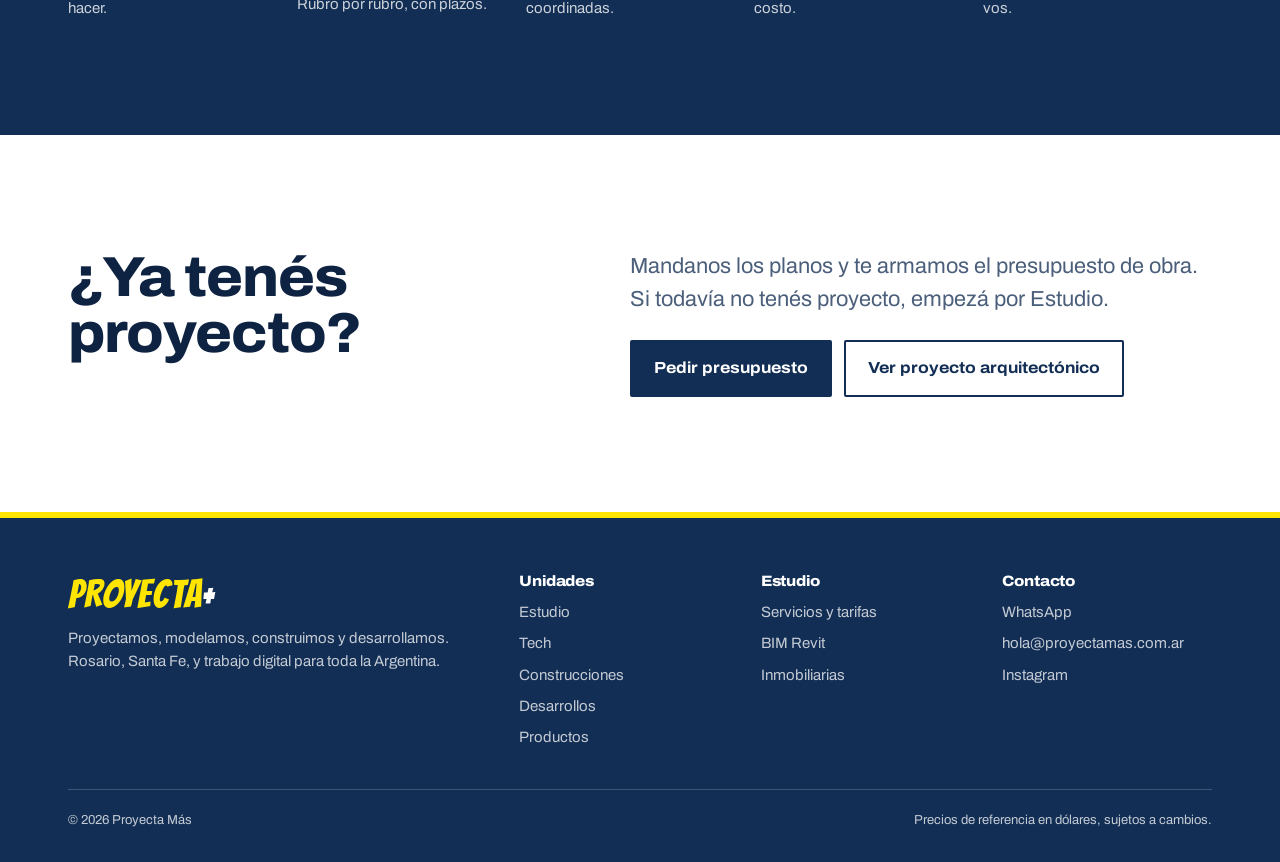
==== commit 122e054f: "Nueva página Productos con catálogo editable, compra directa y prueba del software - productos.html " ====
--- a/proyectamas/construcciones.html
+++ b/proyectamas/construcciones.html
@@ -27,6 +27,7 @@
         <a href="tech.html">Tech</a>
         <a href="construcciones.html" aria-current="page">Construcciones</a>
         <a href="desarrollos.html">Desarrollos</a>
+        <a href="productos.html">Productos</a>
         <a class="nav-cta" href="contacto.html">Contacto</a>
       </nav>
     </div>
@@ -90,7 +91,7 @@
         </div>
         <div>
           <h4>Unidades</h4>
-          <ul><li><a href="estudio.html">Estudio</a></li><li><a href="tech.html">Tech</a></li><li><a href="construcciones.html">Construcciones</a></li><li><a href="desarrollos.html">Desarrollos</a></li></ul>
+          <ul><li><a href="estudio.html">Estudio</a></li><li><a href="tech.html">Tech</a></li><li><a href="construcciones.html">Construcciones</a></li><li><a href="desarrollos.html">Desarrollos</a></li><li><a href="productos.html">Productos</a></li></ul>
         </div>
         <div>
           <h4>Estudio</h4>
--- a/proyectamas/css/site.css
+++ b/proyectamas/css/site.css
@@ -81,16 +81,18 @@
 @media (max-width: 900px) {
   .nav-toggle { display: block; }
   .nav {
-    position: fixed; top: var(--header-h); left: 0; right: 0; bottom: 0;
+    position: fixed; top: var(--header-h); left: 0; right: 0; height: calc(100dvh - var(--header-h)); overflow-y: auto;
     flex-direction: column; align-items: stretch; gap: 0;
-    background: var(--ink); padding: 12px var(--gutter);
+    background: #fff; padding: 12px var(--gutter); box-shadow: 0 12px 24px rgba(18,46,84,.18);
     transform: translateY(-110%); transition: transform .35s ease;
     visibility: hidden;
   }
   .nav.open { transform: none; visibility: visible; }
-  .nav a { font-size: 26px; padding: 16px 4px; border-bottom: 1px solid var(--line-dark); font-variation-settings: "wdth" 118; }
-  .nav a[aria-current="page"] { background: none; color: var(--yellow); }
-  .nav .nav-cta { margin: 20px 0 0; text-align: center; }
+  .nav a { font-size: 26px; padding: 16px 4px; border-bottom: 1px solid var(--line); font-variation-settings: "wdth" 110; color: var(--ink); }
+  .nav a:hover { color: var(--blue); background: var(--paper); }
+  .nav a[aria-current="page"] { background: var(--yellow); color: var(--ink); padding-left: 12px; }
+  .nav .nav-cta { margin: 20px 0 0; text-align: center; background: var(--ink); color: #fff; border: 0; }
+  .site-header:has(.nav.open) { backdrop-filter: none; -webkit-backdrop-filter: none; background: var(--ink); }
 }
 
 /* ---------- Hero con plano interactivo ---------- */
@@ -198,22 +200,28 @@
   .secuencia li::before { left: -14px; top: 0; }
 }
 
-/* ---------- Galería ---------- */
-.galeria { display: grid; grid-template-columns: repeat(12, 1fr); grid-auto-rows: 120px; gap: 10px; }
-.galeria figure { margin: 0; overflow: hidden; background: var(--ink); position: relative; }
-.galeria img { width: 100%; height: 100%; object-fit: cover; transition: transform .6s ease; }
-.galeria figure:hover img { transform: scale(1.04); }
-.g1 { grid-column: span 5; grid-row: span 4; }
-.g2 { grid-column: span 4; grid-row: span 2; }
-.g3 { grid-column: span 3; grid-row: span 3; }
-.g4 { grid-column: span 4; grid-row: span 2; }
-.g5 { grid-column: span 3; grid-row: span 3; }
-.g6 { grid-column: span 7; grid-row: span 2; }
-@media (max-width: 760px) {
-  .galeria { grid-template-columns: 1fr 1fr; grid-auto-rows: 150px; }
-  .galeria figure { grid-column: span 1 !important; grid-row: span 1 !important; }
-  .galeria .g1, .galeria .g6 { grid-column: span 2 !important; grid-row: span 2 !important; }
-}
+/* ---------- Galería (masonry) + lightbox ---------- */
+.galeria { columns: 3 300px; column-gap: 10px; }
+.galeria figure { margin: 0 0 10px; break-inside: avoid; overflow: hidden; background: var(--ink); }
+.galeria a { display: block; cursor: zoom-in; }
+.galeria img { width: 100%; height: auto; display: block; transition: transform .6s ease, opacity .3s; }
+.galeria a:hover img, .galeria a:focus-visible img { transform: scale(1.035); }
+.galeria .extra { display: none; }
+.galeria.todas .extra { display: block; }
+.galeria-mas { text-align: center; margin-top: 28px; }
+@media (max-width: 600px) { .galeria { columns: 2; column-gap: 6px; } .galeria figure { margin-bottom: 6px; } }
+
+.lightbox { border: 0; padding: 0; max-width: 100vw; max-height: 100vh; width: 100vw; height: 100vh; background: rgba(10,22,42,.94); color: #fff; }
+.lightbox::backdrop { background: rgba(10,22,42,.6); }
+.lightbox[open] { display: grid; place-items: center; }
+.lightbox img { max-width: min(92vw, 1500px); max-height: 82vh; width: auto; height: auto; object-fit: contain; box-shadow: 0 10px 40px rgba(0,0,0,.5); }
+.lightbox button { position: absolute; background: rgba(255,255,255,.1); color: #fff; border: 1px solid rgba(255,255,255,.35); font: inherit; font-size: 28px; line-height: 1; width: 52px; height: 52px; border-radius: 2px; cursor: pointer; }
+.lightbox button:hover { background: var(--yellow); color: var(--ink); border-color: var(--yellow); }
+.lb-cerrar { top: 16px; right: 16px; font-size: 20px !important; }
+.lb-prev { left: 16px; top: 50%; transform: translateY(-50%); }
+.lb-next { right: 16px; top: 50%; transform: translateY(-50%); }
+.lb-pie { position: absolute; bottom: 14px; left: 0; right: 0; text-align: center; margin: 0 auto; font-size: 14px; color: rgba(255,255,255,.8); }
+@media (max-width: 600px) { .lb-prev, .lb-next { top: auto; bottom: 48px; transform: none; } }
 
 /* ---------- Bloques de texto + lista ---------- */
 .split { display: grid; grid-template-columns: minmax(0, 6fr) minmax(0, 7fr); gap: 40px 64px; }
@@ -376,9 +384,15 @@
 
 /* ---------- Aviso de precios ---------- */
 .aviso { margin: 14px 0 0; font-size: 14px; color: var(--muted); padding-left: 14px; border-left: 3px solid var(--yellow); max-width: 60em; }
-.lod-dibujo { position: relative; }
-.lod-img { width: 100%; height: 100%; max-height: 380px; object-fit: contain; display: block; }
-.lod-img[hidden] { display: none; }
+/* LOD con imágenes: se apilan y se funden al cambiar de nivel */
+.lod { grid-template-columns: minmax(0, 1.45fr) minmax(0, 1fr); }
+.lod-dibujo { position: relative; background: #0a2650; padding: 0; display: block; min-height: 0; align-self: stretch; overflow: hidden; }
+.lod-dibujo::before { content: ""; display: block; padding-top: 56.25%; } /* alto mínimo 16:9 según el ancho */
+.lod-dibujo svg { position: absolute; inset: 10%; width: 80%; height: 80%; max-width: none; }
+.lod-img { position: absolute; inset: 0; width: 100%; height: 100%; object-fit: contain; opacity: 0; transition: opacity .45s ease; }
+.lod-img.activa { opacity: 1; }
+@media (prefers-reduced-motion: reduce) { .lod-img { transition: none; } }
+@media (max-width: 860px) { .lod { grid-template-columns: 1fr; } .lod-dibujo { min-height: 0; } }
 
 /* ---------- Valores ---------- */
 .valores { background: var(--sheet); border-top: 1px solid var(--line); }
@@ -391,3 +405,100 @@
 .valor dt { font-size: 13px; font-weight: 800; text-transform: uppercase; letter-spacing: .08em; color: var(--blue); margin-top: 12px; font-variation-settings: "wdth" 90; }
 .valor dd { margin: 0; color: var(--muted); font-size: 16px; }
 @media (max-width: 900px) { .valores-grid { grid-template-columns: 1fr; } .valor { border-right: 0; border-bottom: 1px solid var(--line); } .valor:last-child { border-bottom: 0; } }
+
+/* ---------- Plano real con selección (home) ---------- */
+.plano-real { display: grid; grid-template-columns: minmax(0, 1.05fr) minmax(0, 1fr); gap: clamp(28px, 4vw, 64px); align-items: start; }
+.plano-img { margin: 0; position: relative; border: 2px solid var(--ink); background: #fff; }
+.plano-img img { width: 100%; height: auto; display: block; }
+.plano-img figcaption { position: absolute; left: 0; right: 0; top: 100%; margin-top: 10px; text-align: center; line-height: 1.35; }
+.plano-img { margin-bottom: 40px; }
+.zona { position: absolute; display: block; text-decoration: none; outline: none; }
+.zona::before { content: ""; position: absolute; inset: 0; border: 1.5px dashed transparent; background: rgba(255,229,0,0); transition: background .25s, border-color .25s; }
+.zona .g { position: absolute; width: 9px; height: 9px; background: #fff; border: 1.5px solid #1a73e8; opacity: 0; transition: opacity .2s; }
+.zona .g1 { left: -5px; top: -5px; } .zona .g2 { right: -5px; top: -5px; } .zona .g3 { left: -5px; bottom: -5px; } .zona .g4 { right: -5px; bottom: -5px; }
+.zona-tag {
+  position: absolute; left: 10px; top: 10px; background: var(--ink); color: #fff;
+  font-size: 14px; font-weight: 700; padding: 5px 10px; border-radius: 2px; font-variation-settings: "wdth" 106;
+  box-shadow: 0 2px 8px rgba(18,46,84,.25); transition: background .2s, color .2s, transform .2s;
+}
+.zona-tag b { font-family: var(--f-logo); font-weight: 400; color: var(--yellow); margin-right: 2px; }
+.zona.on::before, .zona:focus-visible::before { border-color: #1a73e8; background: rgba(255,229,0,.32); }
+.zona.on .g, .zona:focus-visible .g { opacity: 1; }
+.zona.on .zona-tag, .zona:focus-visible .zona-tag { background: var(--yellow); color: var(--ink); transform: translateY(-2px); }
+.zona.on .zona-tag b { color: var(--ink); }
+
+.unidades-lista { list-style: none; margin: 0; padding: 0; border-top: 2px solid var(--ink); }
+.unidades-lista li { border-bottom: 1px solid var(--line); }
+.unidades-lista a { display: block; padding: 22px 16px 22px 20px; text-decoration: none; position: relative; transition: background .2s; }
+.unidades-lista a::before { content: ""; position: absolute; left: 0; top: 0; bottom: 0; width: 4px; background: transparent; transition: background .2s; }
+.unidades-lista a.on { background: var(--paper); }
+.unidades-lista a.on::before { background: var(--yellow); }
+.unidades-lista .u-amb { font-size: 12px; color: var(--blue); font-variation-settings: "wdth" 80; text-transform: uppercase; letter-spacing: .06em; }
+.unidades-lista h3 { font-size: clamp(24px, 2.4vw, 32px); font-variation-settings: "wdth" 106; margin-top: 4px; }
+.unidades-lista h3 span { font-family: var(--f-logo); font-weight: 400; color: var(--blue); }
+.unidades-lista p { margin: 6px 0 8px; color: var(--muted); font-size: 16px; }
+.unidades-lista .u-cta { font-weight: 700; font-size: 15px; text-decoration: underline; text-underline-offset: 3px; }
+@media (max-width: 900px) {
+  .plano-real { grid-template-columns: 1fr; }
+  .plano-img { max-width: 560px; margin: 0 auto 64px; width: 100%; }
+  .zona-tag { font-size: 12px; padding: 4px 8px; left: 6px; top: 6px; }
+}
+
+/* ---------- Productos ---------- */
+body[data-pagina="productos"] { }
+@media (hover: hover) and (pointer: fine) {
+  body[data-pagina="productos"] { cursor: url(../assets/cursores/bolsa.svg) 4 10, url(../assets/cursores/bolsa.png) 4 10, auto; }
+  body[data-pagina="productos"] a, body[data-pagina="productos"] button { cursor: pointer; }
+}
+.filtros button { flex: none; font: inherit; font-weight: 700; font-size: 15px; padding: 8px 16px; border: 1px solid var(--line); border-radius: 2px; background: none; color: var(--ink); cursor: pointer; font-variation-settings: "wdth" 105; }
+.filtros button:hover { border-color: var(--ink); }
+.filtros button[aria-pressed="true"] { background: var(--yellow); border-color: var(--ink); }
+
+.pr-grid { display: grid; grid-template-columns: repeat(auto-fill, minmax(min(100%, 300px), 1fr)); gap: 18px; }
+.pr { background: var(--sheet); border: 2px solid var(--ink); display: flex; flex-direction: column; position: relative; transition: transform .2s, box-shadow .2s; }
+.pr:hover { transform: translateY(-3px); box-shadow: 6px 6px 0 var(--ink); }
+.pr--dest { box-shadow: 6px 6px 0 var(--yellow); }
+.pr--dest:hover { box-shadow: 8px 8px 0 var(--yellow); }
+.pr-media { position: relative; aspect-ratio: 16 / 10; background: var(--ink); overflow: hidden; border-bottom: 2px solid var(--ink); }
+.pr-media img, .pr-media video { width: 100%; height: 100%; object-fit: cover; display: block; transition: transform .6s ease; }
+.pr:hover .pr-media img { transform: scale(1.04); }
+.pr-play { position: absolute; left: 12px; bottom: 12px; background: var(--yellow); color: var(--ink); font-size: 13px; font-weight: 800; padding: 4px 10px; border-radius: 2px; transition: opacity .2s; }
+.pr.reproduciendo .pr-play { opacity: 0; }
+.pr-portada { display: flex; align-items: flex-end; padding: 16px 18px; color: rgba(255,255,255,.75);
+  background-color: var(--ink);
+  background-image: linear-gradient(rgba(255,255,255,.08) 1px, transparent 1px), linear-gradient(90deg, rgba(255,255,255,.08) 1px, transparent 1px);
+  background-size: 22px 22px; }
+.pr-portada b { position: absolute; right: 14px; top: -4px; font-size: clamp(72px, 9vw, 112px); line-height: 1; font-weight: 800; color: var(--yellow); font-variation-settings: "wdth" 80; letter-spacing: -0.03em; transition: transform .35s ease; }
+.pr:hover .pr-portada b { transform: translate(-6px, 6px); }
+.pr-portada span { font-size: 14px; font-weight: 700; text-transform: uppercase; letter-spacing: .06em; font-variation-settings: "wdth" 85; }
+.pr--dest .pr-portada { background-color: var(--yellow); color: var(--ink);
+  background-image: linear-gradient(rgba(18,46,84,.1) 1px, transparent 1px), linear-gradient(90deg, rgba(18,46,84,.1) 1px, transparent 1px); }
+.pr--dest .pr-portada b { color: var(--ink); }
+.pr-body { padding: 20px 20px 22px; display: flex; flex-direction: column; flex: 1; }
+.pr-et { align-self: flex-start; font-size: 12px; font-weight: 800; padding: 3px 9px; border-radius: 2px; margin-bottom: 10px; background: var(--paper); color: var(--blue); border: 1px solid var(--line); text-transform: uppercase; letter-spacing: .04em; }
+.pr-et--nuevo, .pr-et--gratis { background: var(--yellow); color: var(--ink); border-color: var(--ink); }
+.pr-et--desarrollo { background: var(--ink); color: #fff; border-color: var(--ink); }
+.pr h3 { font-size: clamp(20px, 1.8vw, 24px); font-variation-settings: "wdth" 104; }
+.pr-body > p { color: var(--muted); font-size: 15.5px; margin: 8px 0 0; }
+.pr-body ul { margin: 10px 0 0; padding-left: 18px; color: var(--muted); font-size: 15.5px; }
+.pr-compra { margin-top: auto; padding-top: 18px; border-top: 1px dashed var(--line); margin-top: 18px; }
+.pr-precio { font-size: 30px; font-weight: 800; line-height: 1.05; font-variant-numeric: tabular-nums; font-variation-settings: "wdth" 104; }
+.pr-precio s { font-size: 16px; font-weight: 600; color: var(--muted); margin-right: 4px; }
+.pr-precio .desde { display: block; font-size: 13px; font-weight: 600; color: var(--muted); }
+.pr-precio--txt { font-size: 24px; }
+.pr-compra small { display: block; font-size: 13px; color: var(--muted); margin-top: 2px; }
+.pr-btns { display: flex; align-items: center; gap: 14px; flex-wrap: wrap; margin-top: 14px; }
+.pr-btns .btn { padding: 11px 18px; font-size: 15px; }
+.pr-btns .btn--line:hover { background: var(--ink); color: #fff; }
+.pr-ver { font-weight: 700; font-size: 15px; text-underline-offset: 3px; }
+.pr-pagos { padding-bottom: 48px; }
+.pr-cat { scroll-margin-top: calc(var(--header-h) + 60px); }
+
+.prueba { background: var(--ink); color: #fff; position: relative; overflow: hidden; scroll-margin-top: var(--header-h); }
+.prueba .lead { color: rgba(255,255,255,.78); }
+.prueba .secuencia { margin-top: 36px; }
+.prueba .secuencia li { border-color: rgba(255,255,255,.6); }
+.prueba-grid { display: grid; grid-template-columns: minmax(0, 1.2fr) minmax(0, 1fr); gap: 48px 72px; align-items: start; }
+.prueba .form { color: var(--text); }
+.prueba .u-amb { font-size: 13px; font-weight: 800; text-transform: uppercase; letter-spacing: .08em; margin: 0 0 12px; }
+@media (max-width: 1000px) { .prueba-grid { grid-template-columns: 1fr; } }
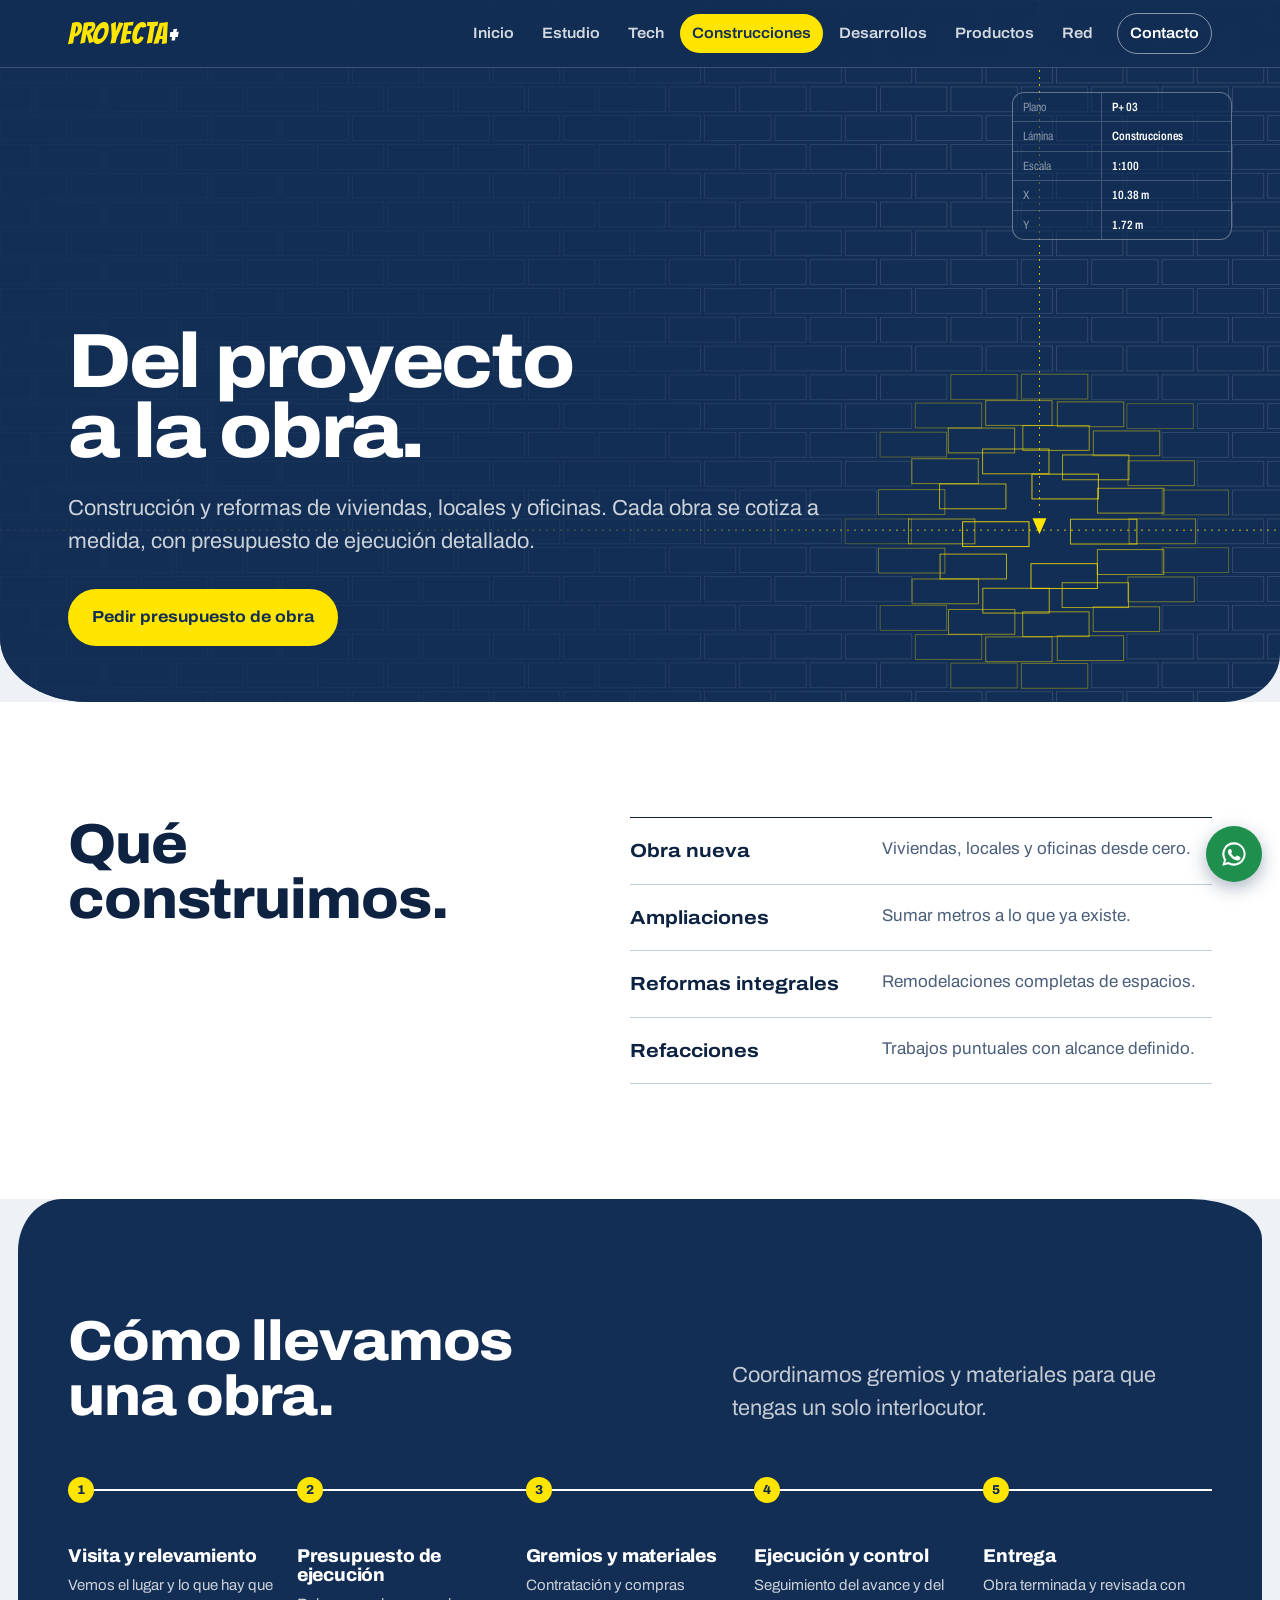
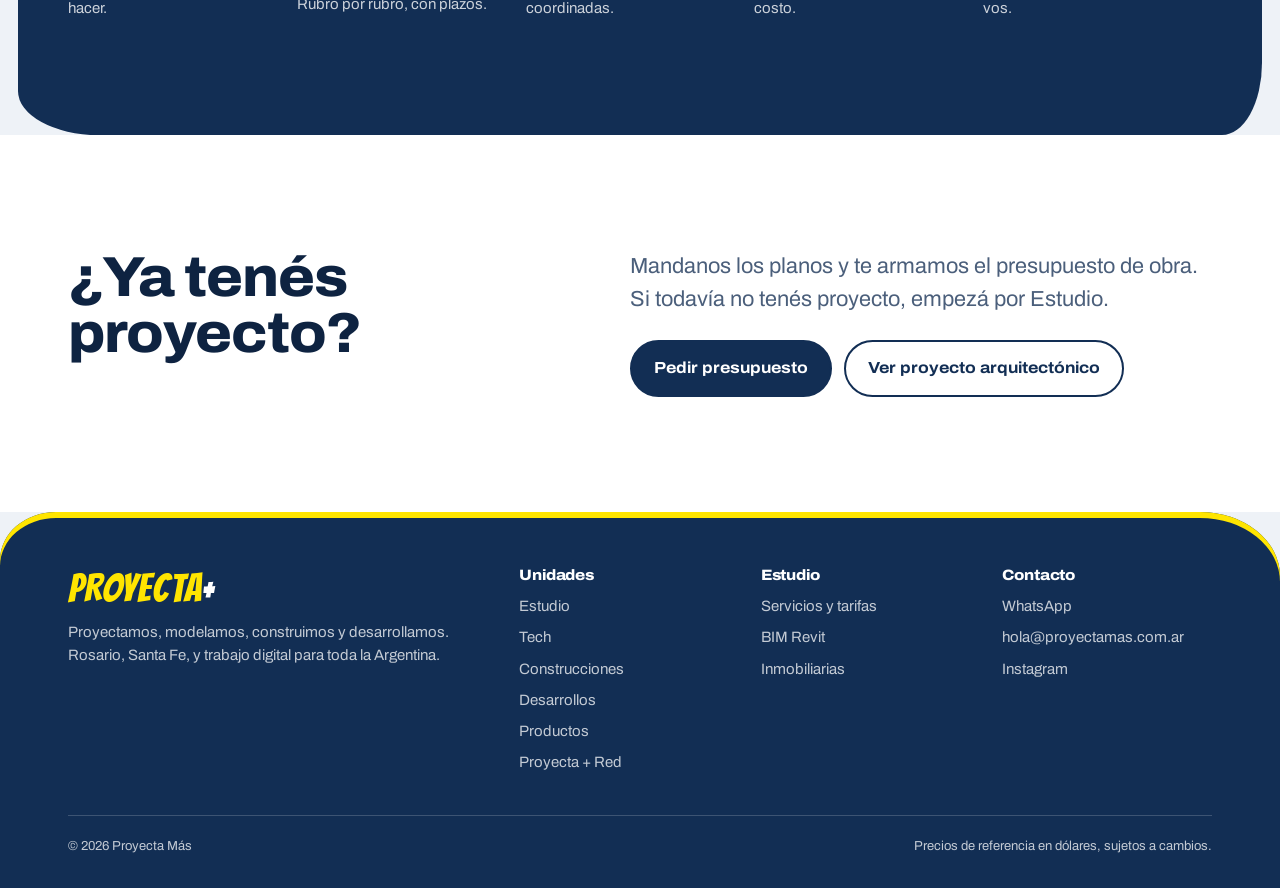
==== commit 8bc1d435: "Manuales a la venta y nueva página Proyecta + Red - Productos: categoría Manuales con Biblioteca com" ====
--- a/proyectamas/construcciones.html
+++ b/proyectamas/construcciones.html
@@ -28,6 +28,7 @@
         <a href="construcciones.html" aria-current="page">Construcciones</a>
         <a href="desarrollos.html">Desarrollos</a>
         <a href="productos.html">Productos</a>
+        <a href="red.html">Red</a>
         <a class="nav-cta" href="contacto.html">Contacto</a>
       </nav>
     </div>
@@ -91,7 +92,7 @@
         </div>
         <div>
           <h4>Unidades</h4>
-          <ul><li><a href="estudio.html">Estudio</a></li><li><a href="tech.html">Tech</a></li><li><a href="construcciones.html">Construcciones</a></li><li><a href="desarrollos.html">Desarrollos</a></li><li><a href="productos.html">Productos</a></li></ul>
+          <ul><li><a href="estudio.html">Estudio</a></li><li><a href="tech.html">Tech</a></li><li><a href="construcciones.html">Construcciones</a></li><li><a href="desarrollos.html">Desarrollos</a></li><li><a href="productos.html">Productos</a></li><li><a href="red.html">Proyecta + Red</a></li></ul>
         </div>
         <div>
           <h4>Estudio</h4>
--- a/proyectamas/css/site.css
+++ b/proyectamas/css/site.css
@@ -502,3 +502,113 @@
 .prueba .form { color: var(--text); }
 .prueba .u-amb { font-size: 13px; font-weight: 800; text-transform: uppercase; letter-spacing: .08em; margin: 0 0 12px; }
 @media (max-width: 1000px) { .prueba-grid { grid-template-columns: 1fr; } }
+
+/* ---------- Productos: listas, chips y bonos ---------- */
+.pr-nota { margin: 8px 0 0 !important; font-size: 14px; color: var(--blue) !important; font-weight: 600; }
+.pr-lista { list-style: none; padding: 0 !important; margin: 12px 0 0 !important; }
+.pr-lista li { position: relative; padding: 4px 0 4px 18px; font-size: 15px; color: var(--text); }
+.pr-lista li::before { content: ""; position: absolute; left: 2px; top: 12px; border: 5px solid transparent; border-left: 6px solid var(--blue); }
+.pr--dest .pr-lista li::before { border-left-color: var(--ink); }
+.pr-bonos { list-style: none; padding: 0 !important; margin: 12px 0 0 !important; }
+.pr-bonos li { position: relative; padding: 6px 0 6px 28px; font-size: 14.5px; color: var(--ink); font-weight: 600; }
+.pr-bonos li::before { content: "🎁"; position: absolute; left: 0; top: 4px; font-size: 16px; }
+.pr-plegable { margin-top: 12px; }
+.pr-plegable summary { cursor: pointer; font-weight: 700; font-size: 15px; color: var(--ink); list-style: none; display: inline-flex; align-items: center; gap: 8px; padding: 7px 14px; border: 1.5px solid var(--ink); border-radius: 999px; }
+.pr-plegable summary::-webkit-details-marker { display: none; }
+.pr-plegable summary::after { content: "+"; font-family: var(--f-logo); font-size: 18px; line-height: 1; transition: transform .2s; }
+.pr-plegable[open] summary::after { transform: rotate(45deg); }
+.pr-chips { list-style: none; padding: 0 !important; margin: 12px 0 0 !important; display: flex; flex-wrap: wrap; gap: 6px; }
+.pr-chips li { font-size: 13px; padding: 4px 10px 4px 22px; border-radius: 999px; background: var(--paper); border: 1px solid var(--line); position: relative; }
+.pr-chips li::before { content: "✓"; position: absolute; left: 8px; top: 4px; font-size: 12px; color: var(--blue); font-weight: 800; }
+
+/* ---------- Formas redondeadas y orgánicas (todo el sitio) ---------- */
+:root { --r: 22px; --r-sm: 12px; }
+.btn { border-radius: 999px; }
+.nav a { border-radius: 999px; }
+@media (max-width: 900px) { .nav a { border-radius: 14px; } }
+.nav-toggle { border-radius: 999px; }
+.indice a, .filtros button, .lod-tabs button { border-radius: 999px; }
+.rotulo { border-radius: var(--r-sm); overflow: hidden; }
+.niveles { gap: 16px; background: none; border: 0; }
+.nivel { border: 2px solid var(--ink); border-radius: var(--r); }
+.nivel.destacado { border-color: var(--ink); }
+.nivel.destacado::after { border-radius: 999px; padding: 3px 12px; }
+.nivel .btn { border-radius: 999px; }
+.lod { border-radius: var(--r); overflow: hidden; }
+.pr { border-radius: var(--r); overflow: hidden; }
+.pr-et { border-radius: 999px; }
+.pr-play { border-radius: 999px; }
+.valores-grid { border-radius: var(--r); overflow: hidden; }
+.productos { border-radius: var(--r); overflow: hidden; }
+form.form { border-radius: var(--r); }
+.form input, .form select, .form textarea { border-radius: var(--r-sm); }
+.galeria figure { border-radius: 16px; }
+.plano-img { border-radius: var(--r); }
+.plano-img img { border-radius: calc(var(--r) - 2px); }
+.zona::before { border-radius: 10px; }
+.zona-tag { border-radius: 999px; padding: 5px 12px; }
+.unidades-lista a { border-radius: 0 var(--r-sm) var(--r-sm) 0; }
+.lightbox img { border-radius: 18px; }
+.lightbox button { border-radius: 999px; }
+.aviso { border-radius: 0 10px 10px 0; }
+/* Bloques oscuros con esquinas irregulares, apenas separados del borde */
+.sec--ink, .condiciones, .prueba {
+  margin-inline: clamp(8px, 1.4vw, 20px);
+  border-radius: 44px 72px 40px 80px / 52px 40px 72px 44px;
+}
+.plano { border-radius: 0 0 56px 88px / 0 0 48px 64px; }
+.site-footer { border-radius: 56px 80px 0 0 / 48px 64px 0 0; border-top: 0; box-shadow: inset 0 6px 0 var(--yellow); }
+@media (max-width: 700px) {
+  .sec--ink, .condiciones, .prueba { border-radius: 28px 40px 28px 44px; margin-inline: 6px; }
+  .plano { border-radius: 0 0 32px 44px; }
+  .site-footer { border-radius: 32px 40px 0 0; }
+}
+
+/* Botones y aviso centrados en las tarjetas del tarifario */
+.nivel .btn { justify-content: center; text-align: center; white-space: nowrap; padding: 11px 10px; font-size: clamp(13.5px, 1.05vw, 15px); }
+.categoria .aviso { margin: 22px auto 0; text-align: center; border-left: 0; padding: 10px 18px; background: rgba(255,229,0,.18); border-radius: 999px; max-width: 46em; }
+.pr-pagos .aviso { margin: 0 auto; text-align: center; border-left: 0; padding: 10px 18px; background: rgba(255,229,0,.18); border-radius: 999px; max-width: 46em; }
+@media (max-width: 600px) { .categoria .aviso, .pr-pagos .aviso { border-radius: 18px; } }
+
+/* ---------- Proyecta + Red ---------- */
+.red-kicker { margin: 0 0 14px; font-size: 15px; font-weight: 800; letter-spacing: .14em; color: rgba(255,255,255,.85); text-transform: uppercase; }
+.red-kicker span { font-family: var(--f-logo); font-weight: 400; letter-spacing: .03em; font-size: 22px; color: var(--yellow); }
+.red-kicker b { font-family: var(--f-logo); font-weight: 400; color: #fff; font-size: 22px; margin: 0 6px 0 2px; }
+.red-kicker--dark { color: var(--blue); }
+.red-kicker--dark span { color: var(--ink); }
+.red-kicker--dark b { color: var(--blue); }
+.red-dos { display: grid; grid-template-columns: repeat(2, minmax(0, 1fr)); gap: 22px; }
+.red-lado { border: 2px solid var(--ink); border-radius: 28px 64px 32px 56px / 36px 40px 56px 32px; padding: clamp(24px, 3vw, 40px); display: flex; flex-direction: column; background: var(--sheet); }
+.red-lado--pro { background: var(--yellow); }
+.red-tag { align-self: flex-start; font-size: 13px; font-weight: 800; text-transform: uppercase; letter-spacing: .08em; padding: 5px 14px; border-radius: 999px; background: var(--ink); color: #fff; }
+.red-lado h3 { font-size: clamp(26px, 2.6vw, 36px); font-variation-settings: "wdth" 106; margin: 16px 0 8px; }
+.red-lista { list-style: none; padding: 0; margin: 0 0 26px; flex: 1; }
+.red-lista li { position: relative; padding: 12px 0 12px 30px; border-bottom: 1px dashed rgba(18,46,84,.25); font-size: 16px; color: var(--text); }
+.red-lista li:last-child { border-bottom: 0; }
+.red-lista li::before { content: ""; position: absolute; left: 4px; top: 19px; width: 12px; height: 12px; border-radius: 50%; border: 2px solid var(--ink); background: var(--yellow); }
+.red-lado--pro .red-lista li::before { background: #fff; }
+.red-lado .btn { align-self: flex-start; }
+@media (max-width: 860px) { .red-dos { grid-template-columns: 1fr; } }
+.red-chips { list-style: none; margin: 0; padding: 0; display: flex; flex-wrap: wrap; gap: 10px; align-content: flex-start; }
+.red-chips li { padding: 9px 16px; border-radius: 999px; border: 1.5px solid var(--ink); font-weight: 600; font-size: 15px; background: var(--sheet); transition: background .2s, transform .2s; }
+.red-chips li:nth-child(3n+1) { background: var(--yellow); }
+.red-chips li:hover { transform: translateY(-2px) rotate(-1deg); }
+.red-pre-box { text-align: center; max-width: 820px; margin: 0 auto; padding: clamp(28px, 5vw, 56px); border: 2px dashed var(--ink); border-radius: 48px 80px 44px 72px / 56px 44px 72px 48px; background: var(--paper); }
+.red-pre-box .lead { margin: 16px auto 0; }
+.red-pre-box .note { margin: 18px auto 0; }
+.red-teaser { padding-top: 0; }
+.red-teaser-box { display: grid; grid-template-columns: minmax(0, 1.6fr) auto; gap: 28px 48px; align-items: center; background: var(--yellow); border-radius: 40px 80px 36px 72px / 52px 40px 64px 44px; padding: clamp(28px, 4vw, 52px); border: 2px solid var(--ink); max-width: calc(var(--max) - 2 * var(--gutter)); }
+.red-teaser-box .lead { color: var(--ink); margin: 14px 0 0; }
+.red-teaser-acc { display: flex; flex-direction: column; gap: 12px; }
+.red-teaser-acc .btn { justify-content: center; }
+@media (max-width: 860px) { .red-teaser-box { grid-template-columns: 1fr; margin-inline: var(--gutter); } .red-teaser-acc { flex-direction: row; flex-wrap: wrap; } }
+/* Menú con 8 secciones: se pasa a hamburguesa antes para que no se amontone */
+@media (max-width: 1180px) {
+  .nav-toggle { display: block; }
+  .nav { position: fixed; top: var(--header-h); left: 0; right: 0; height: calc(100dvh - var(--header-h)); overflow-y: auto; flex-direction: column; align-items: stretch; gap: 0; background: #fff; padding: 12px var(--gutter); box-shadow: 0 12px 24px rgba(18,46,84,.18); transform: translateY(-110%); transition: transform .35s ease; visibility: hidden; }
+  .nav.open { transform: none; visibility: visible; }
+  .nav a { font-size: 26px; padding: 16px 12px; border-bottom: 1px solid var(--line); font-variation-settings: "wdth" 110; color: var(--ink); border-radius: 14px; }
+  .nav a[aria-current="page"] { background: var(--yellow); color: var(--ink); }
+  .nav .nav-cta { margin: 20px 0 0; text-align: center; background: var(--ink); color: #fff; border: 0; }
+}
+.red-pre-box .hero-actions { gap: 14px; margin-top: 26px; }
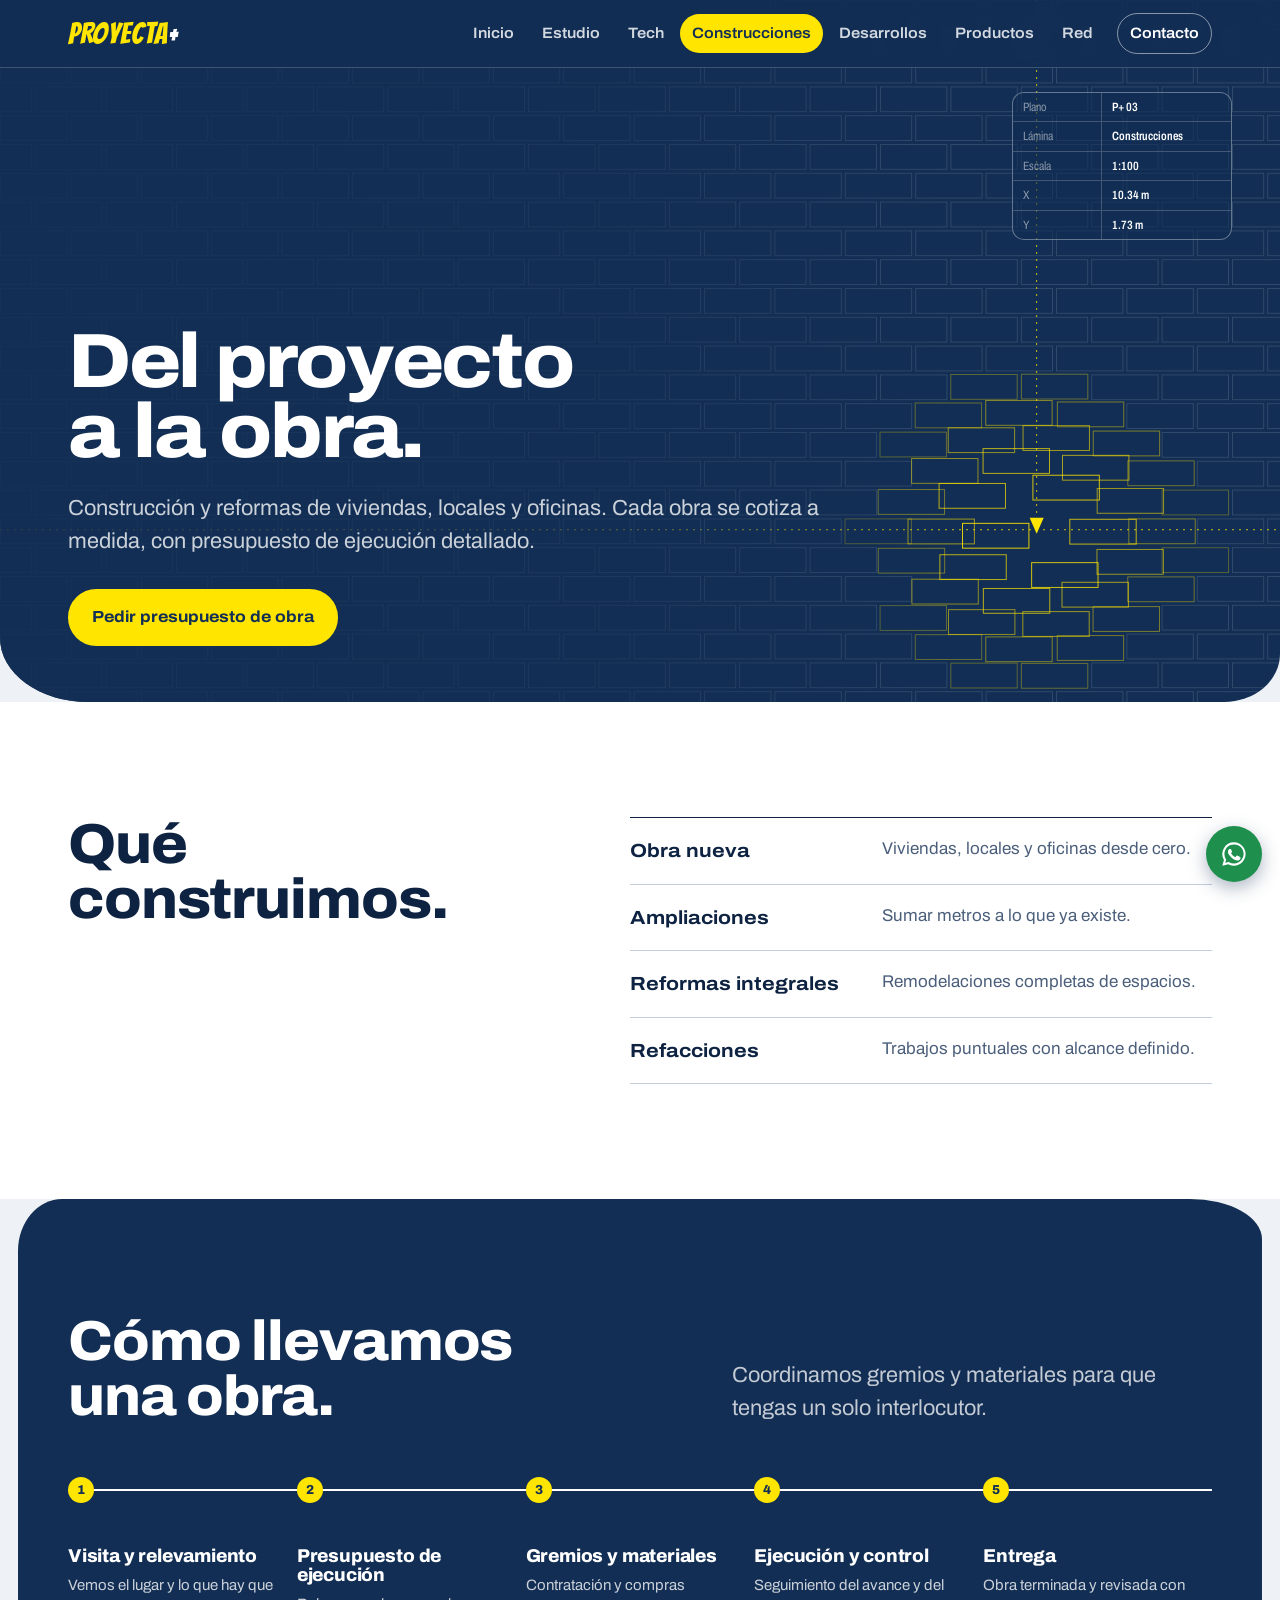
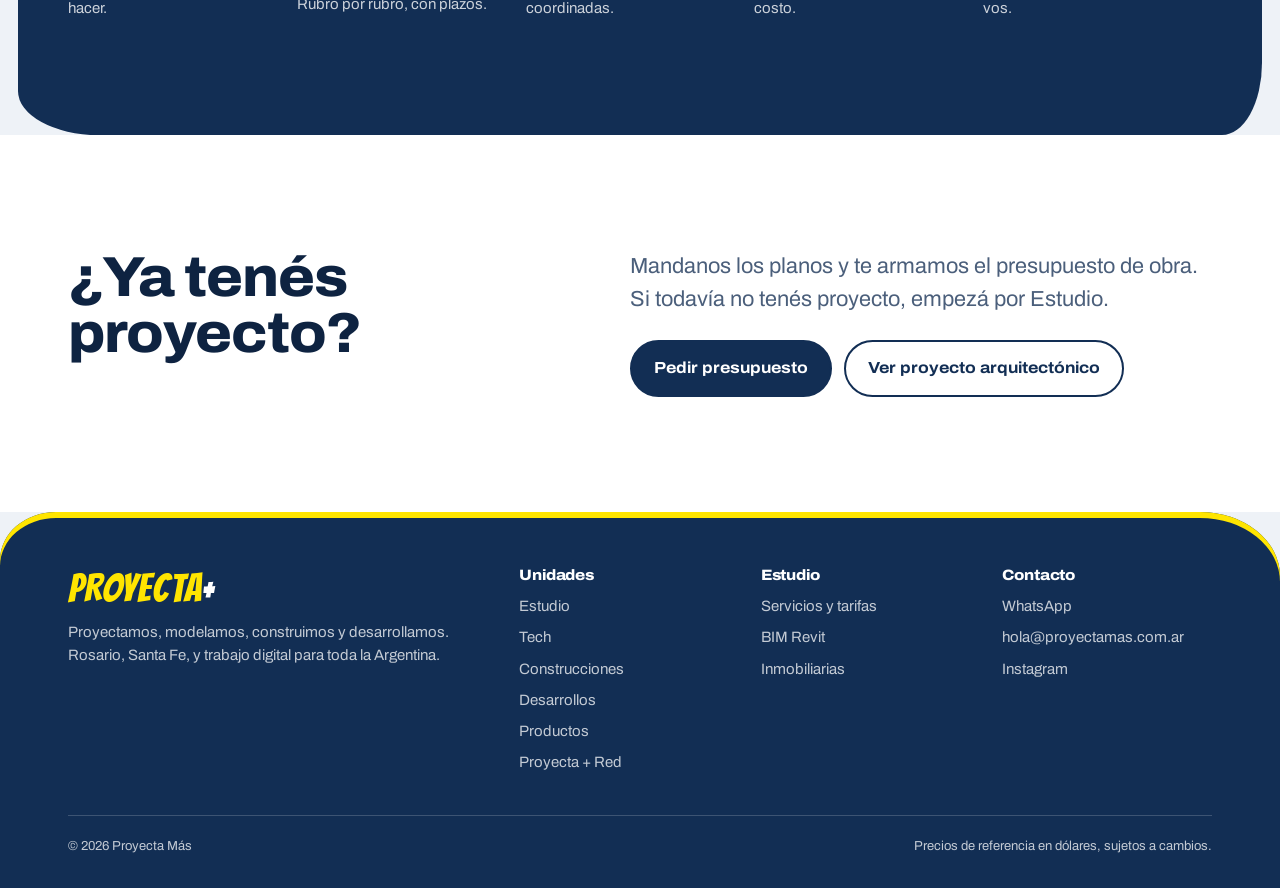
==== commit 075dd405: "Direcciones sin .html, Suite como más vendida y ajustes de productos - vercel.json con cleanUrls: pr" ====
--- a/proyectamas/construcciones.html
+++ b/proyectamas/construcciones.html
@@ -19,17 +19,17 @@
   <a class="sr-only" href="#contenido">Saltar al contenido</a>
   <header class="site-header">
     <div class="wrap">
-      <a class="logo" href="index.html" aria-label="Proyecta Más, inicio">PROYECTA<span>+</span></a>
+      <a class="logo" href="/" aria-label="Proyecta Más, inicio">PROYECTA<span>+</span></a>
       <button class="nav-toggle" aria-expanded="false" aria-controls="nav">Menú</button>
       <nav class="nav" id="nav" aria-label="Principal">
-        <a href="index.html">Inicio</a>
-        <a href="estudio.html">Estudio</a>
-        <a href="tech.html">Tech</a>
-        <a href="construcciones.html" aria-current="page">Construcciones</a>
-        <a href="desarrollos.html">Desarrollos</a>
-        <a href="productos.html">Productos</a>
-        <a href="red.html">Red</a>
-        <a class="nav-cta" href="contacto.html">Contacto</a>
+        <a href="/">Inicio</a>
+        <a href="estudio">Estudio</a>
+        <a href="tech">Tech</a>
+        <a href="construcciones" aria-current="page">Construcciones</a>
+        <a href="desarrollos">Desarrollos</a>
+        <a href="productos">Productos</a>
+        <a href="red">Red</a>
+        <a class="nav-cta" href="contacto">Contacto</a>
       </nav>
     </div>
   </header>
@@ -46,7 +46,7 @@
       <div class="wrap">
         <h1 class="d1" id="h1">Del proyecto a la obra.</h1>
         <p class="lead" style="margin-top:24px">Construcción y reformas de viviendas, locales y oficinas. Cada obra se cotiza a medida, con presupuesto de ejecución detallado.</p>
-        <div class="hero-actions"><a class="btn btn--yellow" href="contacto.html?unidad=Construcciones">Pedir presupuesto de obra</a></div>
+        <div class="hero-actions"><a class="btn btn--yellow" href="contacto?unidad=Construcciones">Pedir presupuesto de obra</a></div>
       </div>
     </section>
 
@@ -79,7 +79,7 @@
       <div class="wrap split">
         <h2 class="d2" id="h-cta">¿Ya tenés proyecto?</h2>
         <div><p class="lead" style="margin-top:0">Mandanos los planos y te armamos el presupuesto de obra. Si todavía no tenés proyecto, empezá por Estudio.</p>
-          <div style="margin-top:24px;display:flex;gap:12px;flex-wrap:wrap"><a class="btn btn--ink" href="contacto.html?unidad=Construcciones">Pedir presupuesto</a><a class="btn btn--line" href="estudio.html#arquitectura">Ver proyecto arquitectónico</a></div></div>
+          <div style="margin-top:24px;display:flex;gap:12px;flex-wrap:wrap"><a class="btn btn--ink" href="contacto?unidad=Construcciones">Pedir presupuesto</a><a class="btn btn--line" href="estudio#arquitectura">Ver proyecto arquitectónico</a></div></div>
       </div>
     </section>
   </main>
@@ -87,16 +87,16 @@
     <div class="wrap">
       <div class="cols">
         <div>
-          <a class="logo" href="index.html">PROYECTA<span>+</span></a>
+          <a class="logo" href="/">PROYECTA<span>+</span></a>
           <p style="margin-top:12px;max-width:28em">Proyectamos, modelamos, construimos y desarrollamos. Rosario, Santa Fe, y trabajo digital para toda la Argentina.</p>
         </div>
         <div>
           <h4>Unidades</h4>
-          <ul><li><a href="estudio.html">Estudio</a></li><li><a href="tech.html">Tech</a></li><li><a href="construcciones.html">Construcciones</a></li><li><a href="desarrollos.html">Desarrollos</a></li><li><a href="productos.html">Productos</a></li><li><a href="red.html">Proyecta + Red</a></li></ul>
+          <ul><li><a href="estudio">Estudio</a></li><li><a href="tech">Tech</a></li><li><a href="construcciones">Construcciones</a></li><li><a href="desarrollos">Desarrollos</a></li><li><a href="productos">Productos</a></li><li><a href="red">Proyecta + Red</a></li></ul>
         </div>
         <div>
           <h4>Estudio</h4>
-          <ul><li><a href="estudio.html#tarifas">Servicios y tarifas</a></li><li><a href="estudio.html#bim">BIM Revit</a></li><li><a href="estudio.html#inmobiliarias">Inmobiliarias</a></li></ul>
+          <ul><li><a href="estudio#tarifas">Servicios y tarifas</a></li><li><a href="estudio#bim">BIM Revit</a></li><li><a href="estudio#inmobiliarias">Inmobiliarias</a></li></ul>
         </div>
         <div>
           <h4>Contacto</h4>
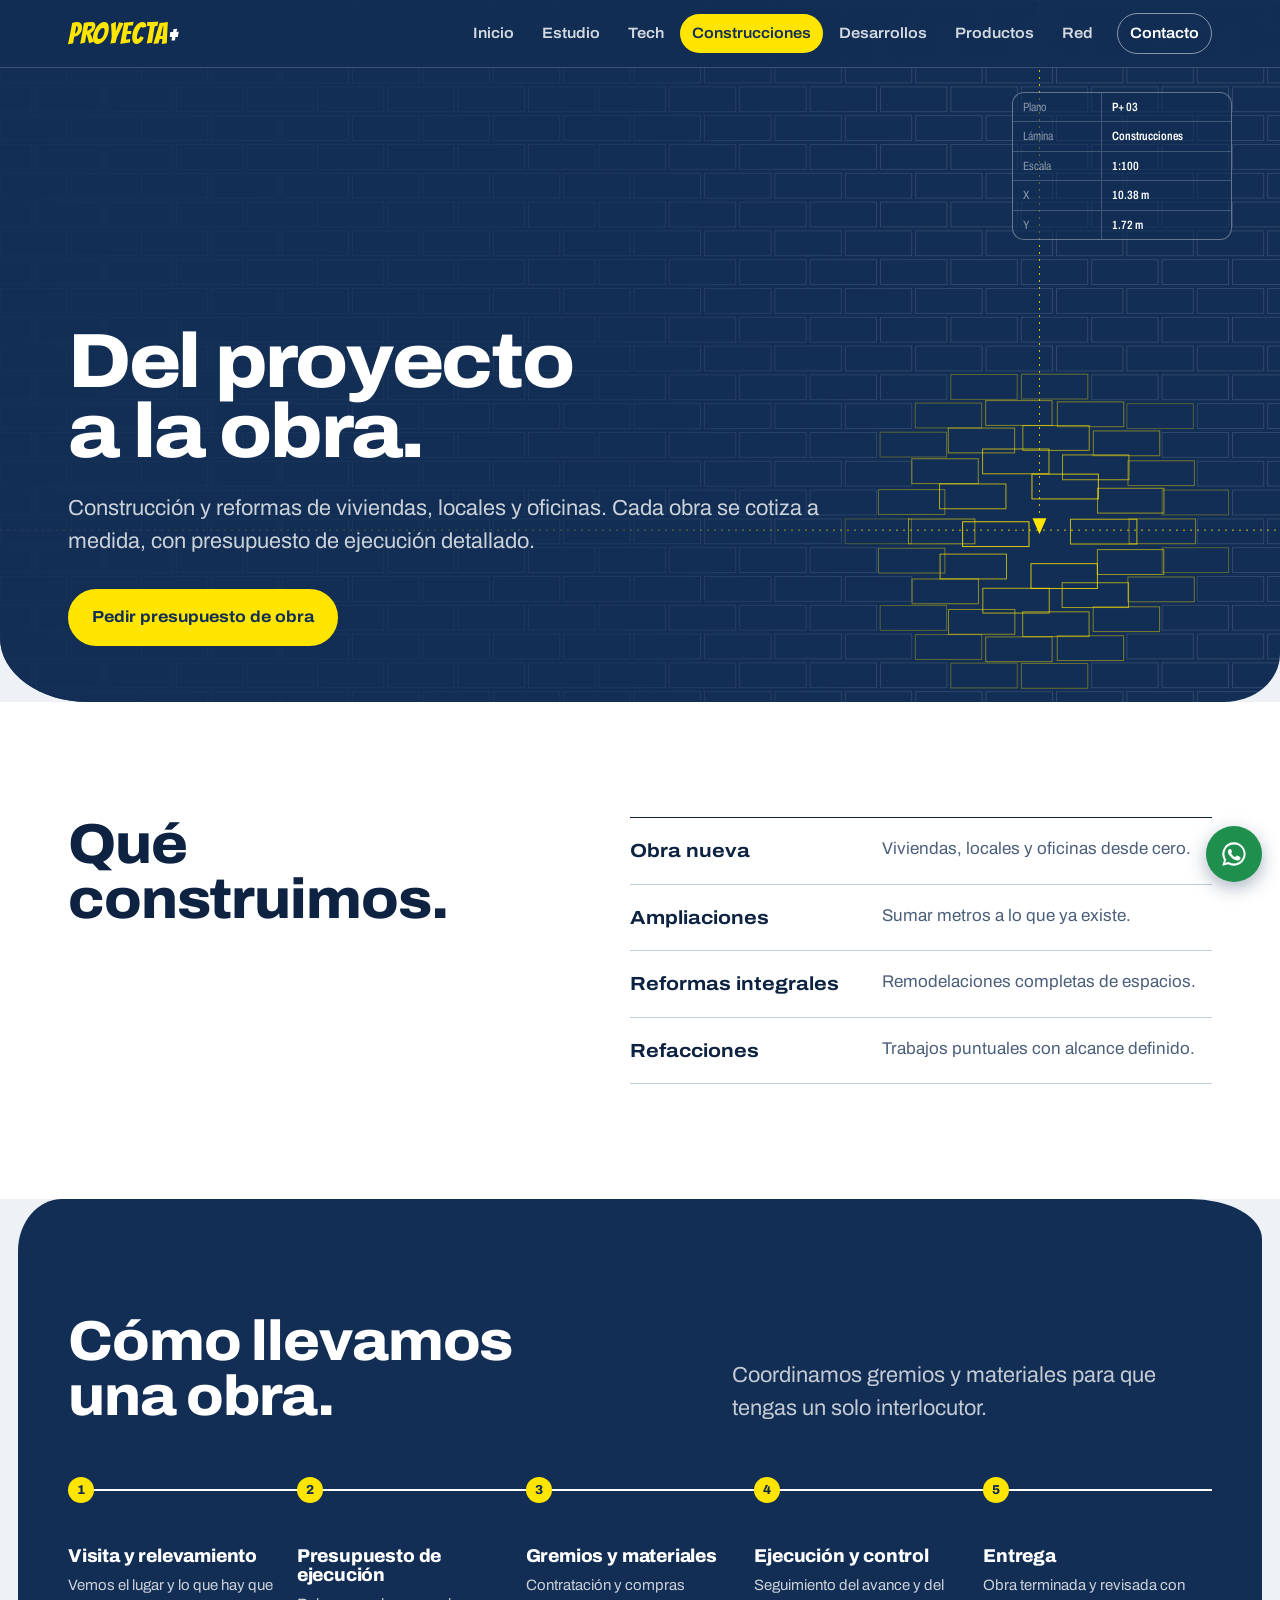
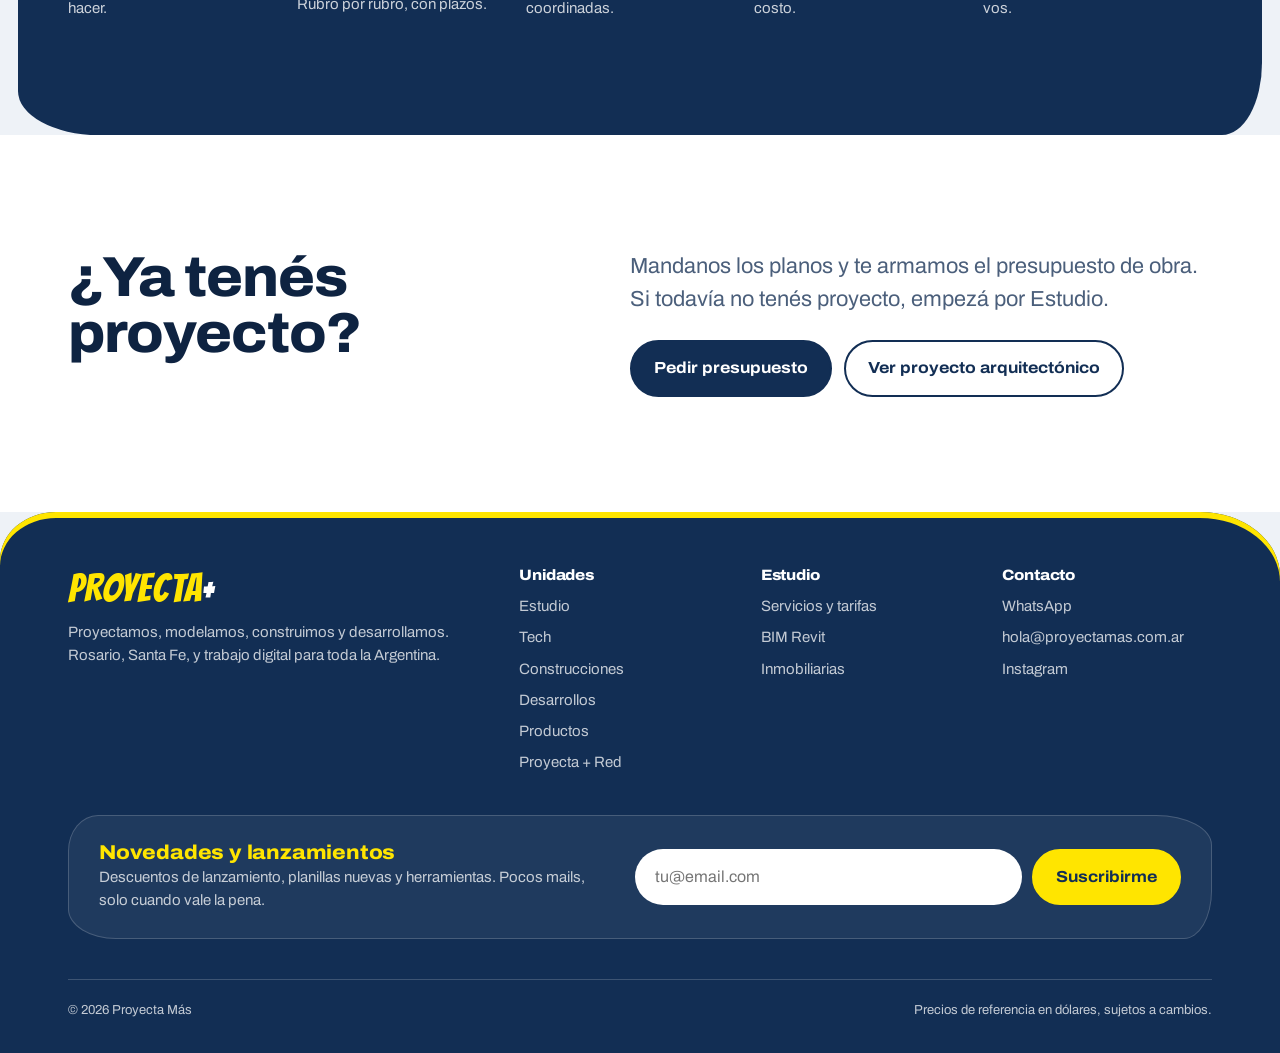
==== commit 78ce8e0a: "Suscripción a novedades conectada a Resend - api/suscribir.js: alta del contacto en Resend (segmento" ====
--- a/proyectamas/construcciones.html
+++ b/proyectamas/construcciones.html
@@ -107,6 +107,20 @@
           </ul>
         </div>
       </div>
+      <form class="suscribir suscribir--pie" action="/api/suscribir" method="post" data-suscribir>
+        <div class="suscribir-txt">
+          <h4>Novedades y lanzamientos</h4>
+          <p>Descuentos de lanzamiento, planillas nuevas y herramientas. Pocos mails, solo cuando vale la pena.</p>
+        </div>
+        <div class="suscribir-campos">
+          <input type="hidden" name="origen" value="pie">
+          <label class="sr-only" for="sus-email-pie">Tu email</label>
+          <input id="sus-email-pie" type="email" name="email" placeholder="tu@email.com" autocomplete="email" required>
+          <input class="hp" type="text" name="web" tabindex="-1" autocomplete="off" aria-hidden="true">
+          <button class="btn btn--yellow" type="submit">Suscribirme</button>
+        </div>
+        <p class="suscribir-msg" role="status" aria-live="polite"></p>
+      </form>
       <div class="legal"><span>© <span id="anio">2026</span> Proyecta Más</span><span>Precios de referencia en dólares, sujetos a cambios.</span></div>
     </div>
   </footer>
--- a/proyectamas/css/site.css
+++ b/proyectamas/css/site.css
@@ -612,3 +612,29 @@
   .nav .nav-cta { margin: 20px 0 0; text-align: center; background: var(--ink); color: #fff; border: 0; }
 }
 .red-pre-box .hero-actions { gap: 14px; margin-top: 26px; }
+
+/* ---------- Suscripción a novedades ---------- */
+.hp { position: absolute !important; left: -9999px !important; width: 1px; height: 1px; opacity: 0; }
+.suscribir { position: relative; }
+.suscribir-campos { display: flex; gap: 10px; flex-wrap: wrap; }
+.suscribir-campos input[type=email] { flex: 1 1 220px; min-width: 0; font: inherit; font-size: 16px; padding: 13px 18px; border-radius: 999px; border: 2px solid var(--ink); background: #fff; color: var(--text); }
+.suscribir-campos input[type=email]:focus { outline: 3px solid var(--yellow); outline-offset: 1px; }
+.suscribir-campos .btn { flex: none; }
+.suscribir-campos .btn[disabled] { opacity: .7; cursor: wait; }
+.suscribir-msg { margin: 10px 0 0; font-size: 14px; min-height: 1.2em; }
+.suscribir-msg.ok { font-weight: 700; }
+.suscribir-msg.err { color: #b3261e; font-weight: 600; }
+.suscribir--pie { display: grid; grid-template-columns: minmax(0, 1fr) minmax(0, 1.1fr); gap: 16px 40px; align-items: center; margin-top: 40px; padding: 26px 30px; border-radius: 30px 56px 28px 48px / 36px 30px 48px 30px; background: rgba(255,255,255,.06); border: 1px solid var(--line-dark); }
+.suscribir--pie h4 { color: var(--yellow); font-size: 20px; margin: 0 0 4px; }
+.suscribir--pie p { margin: 0; }
+.suscribir--pie .suscribir-campos input[type=email] { border-color: transparent; }
+.suscribir--pie .suscribir-msg { grid-column: 1 / -1; margin: 0; color: #fff; }
+.suscribir--pie .suscribir-msg.err { color: #ffb4ab; }
+.suscribir--pie .suscribir-msg:empty { display: none; }
+@media (max-width: 860px) { .suscribir--pie { grid-template-columns: 1fr; padding: 22px; } }
+.suscribir--caja { margin-top: 34px; display: grid; grid-template-columns: minmax(0, 1.2fr) minmax(0, 1fr); gap: 18px 40px; align-items: center; padding: clamp(24px, 3.5vw, 40px); background: var(--yellow); border: 2px solid var(--ink); border-radius: 40px 80px 36px 72px / 52px 40px 64px 44px; }
+.suscribir--caja h3 { font-size: clamp(24px, 2.4vw, 32px); font-variation-settings: "wdth" 106; margin: 12px 0 8px; }
+.suscribir--caja p { margin: 0; color: var(--ink); }
+.suscribir--caja .suscribir-msg { grid-column: 1 / -1; margin: 0; }
+.suscribir--caja .suscribir-msg:empty { display: none; }
+@media (max-width: 860px) { .suscribir--caja { grid-template-columns: 1fr; } }
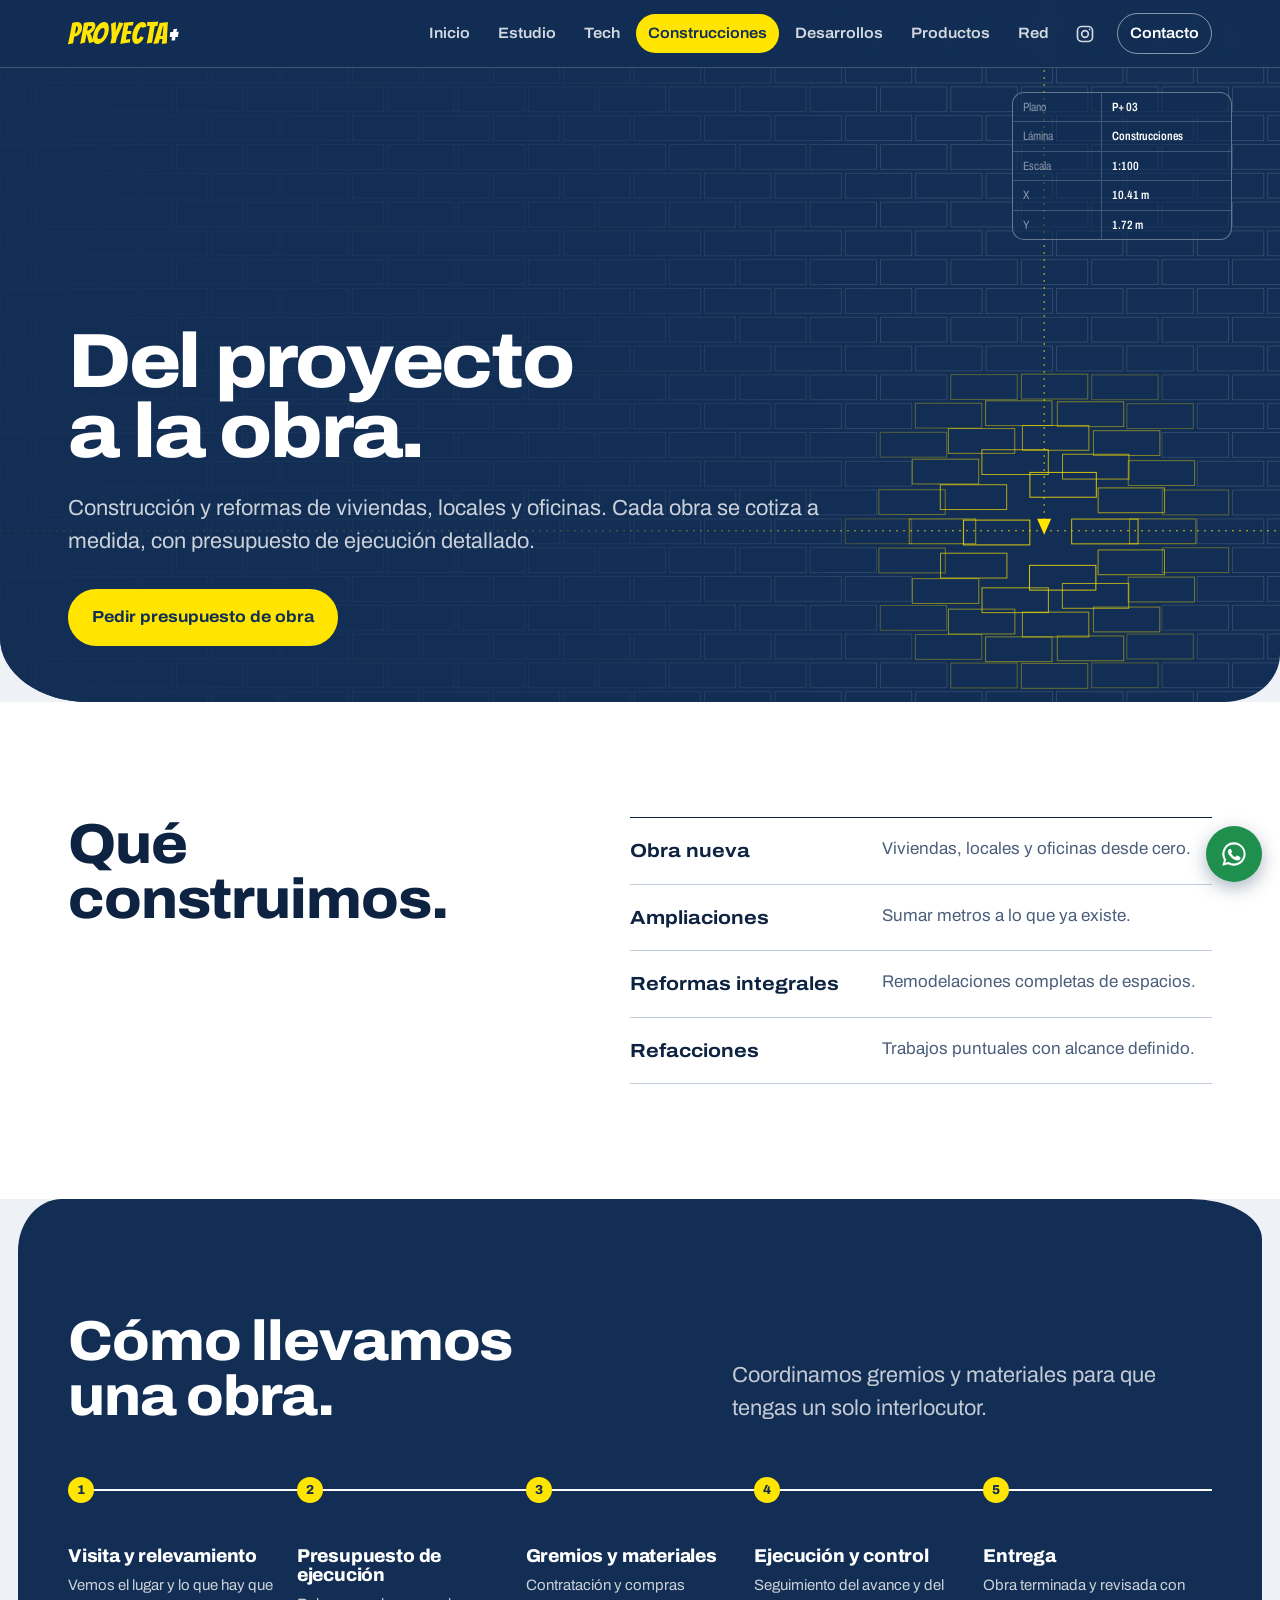
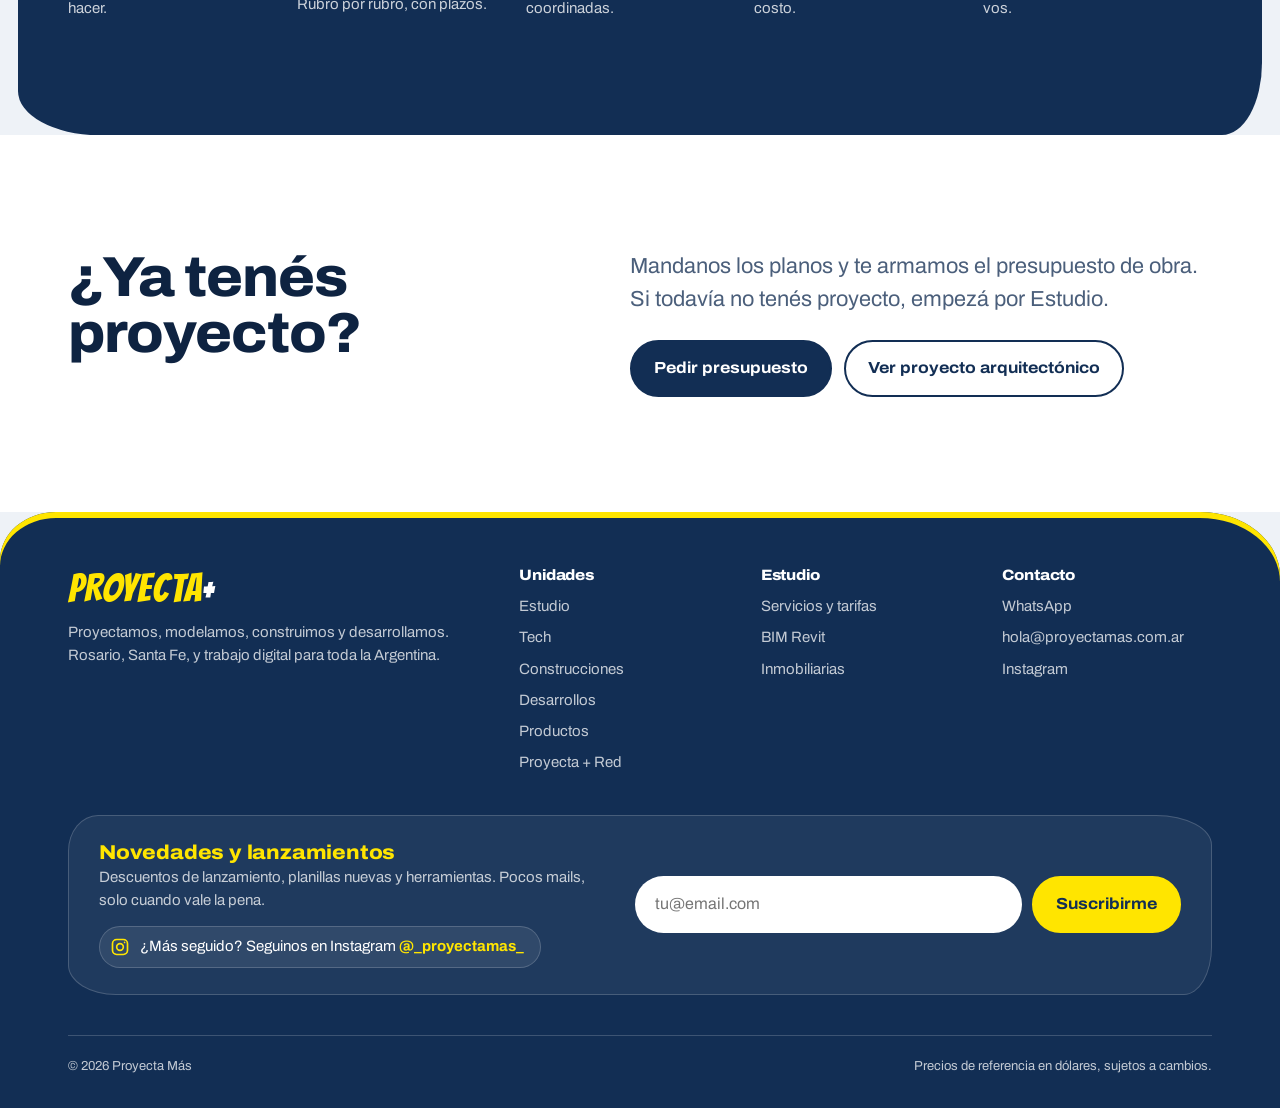
==== commit 1acf0c0f: "Acceso a Instagram en menú, pie de página y página de gracias Co-Authored-By: Claude Opus 5.5 <norep" ====
--- a/proyectamas/construcciones.html
+++ b/proyectamas/construcciones.html
@@ -29,6 +29,7 @@
         <a href="desarrollos">Desarrollos</a>
         <a href="productos">Productos</a>
         <a href="red">Red</a>
+        <a class="nav-ig" href="https://instagram.com/_proyectamas_" target="_blank" rel="noopener" aria-label="Instagram @_proyectamas_ (se abre en otra pestaña)"><svg viewBox="0 0 24 24" width="20" height="20" fill="none" stroke="currentColor" stroke-width="2" aria-hidden="true"><rect x="3" y="3" width="18" height="18" rx="5"/><circle cx="12" cy="12" r="4"/><circle cx="17.5" cy="6.5" r="1" fill="currentColor" stroke="none"/></svg><span class="nav-ig-txt">Instagram</span></a>
         <a class="nav-cta" href="contacto">Contacto</a>
       </nav>
     </div>
@@ -111,6 +112,7 @@
         <div class="suscribir-txt">
           <h4>Novedades y lanzamientos</h4>
           <p>Descuentos de lanzamiento, planillas nuevas y herramientas. Pocos mails, solo cuando vale la pena.</p>
+          <a class="suscribir-ig" href="https://instagram.com/_proyectamas_" target="_blank" rel="noopener"><svg viewBox="0 0 24 24" width="20" height="20" fill="none" stroke="currentColor" stroke-width="2" aria-hidden="true"><rect x="3" y="3" width="18" height="18" rx="5"/><circle cx="12" cy="12" r="4"/><circle cx="17.5" cy="6.5" r="1" fill="currentColor" stroke="none"/></svg><span>¿Más seguido? Seguinos en Instagram <b>@_proyectamas_</b></span></a>
         </div>
         <div class="suscribir-campos">
           <input type="hidden" name="origen" value="pie">
--- a/proyectamas/css/site.css
+++ b/proyectamas/css/site.css
@@ -638,3 +638,19 @@
 .suscribir--caja .suscribir-msg { grid-column: 1 / -1; margin: 0; }
 .suscribir--caja .suscribir-msg:empty { display: none; }
 @media (max-width: 860px) { .suscribir--caja { grid-template-columns: 1fr; } }
+
+/* ---------- Instagram ---------- */
+.nav .nav-ig { display: inline-flex; align-items: center; gap: 8px; padding: 8px 10px; }
+.nav .nav-ig svg { width: 20px; height: 20px; flex: none; }
+.nav-ig-txt { position: absolute; width: 1px; height: 1px; overflow: hidden; clip: rect(0 0 0 0); white-space: nowrap; }
+@media (max-width: 900px) {
+  .nav .nav-ig { padding: 16px 12px; }
+  .nav .nav-ig svg { width: 26px; height: 26px; }
+  .nav-ig-txt { position: static; width: auto; height: auto; overflow: visible; clip: auto; }
+}
+.suscribir-ig { display: inline-flex; align-items: center; gap: 10px; margin-top: 14px; color: #fff; text-decoration: none; font-size: 15px; padding: 8px 16px 8px 10px; border-radius: 999px; background: rgba(255,255,255,.08); border: 1px solid var(--line-dark); transition: background .2s, color .2s; }
+.suscribir-ig svg { flex: none; color: var(--yellow); }
+.suscribir-ig b { color: var(--yellow); }
+.suscribir-ig:hover { background: var(--yellow); color: var(--ink); }
+.suscribir-ig:hover svg, .suscribir-ig:hover b { color: var(--ink); }
+.btn--ig { display: inline-flex; align-items: center; gap: 8px; }
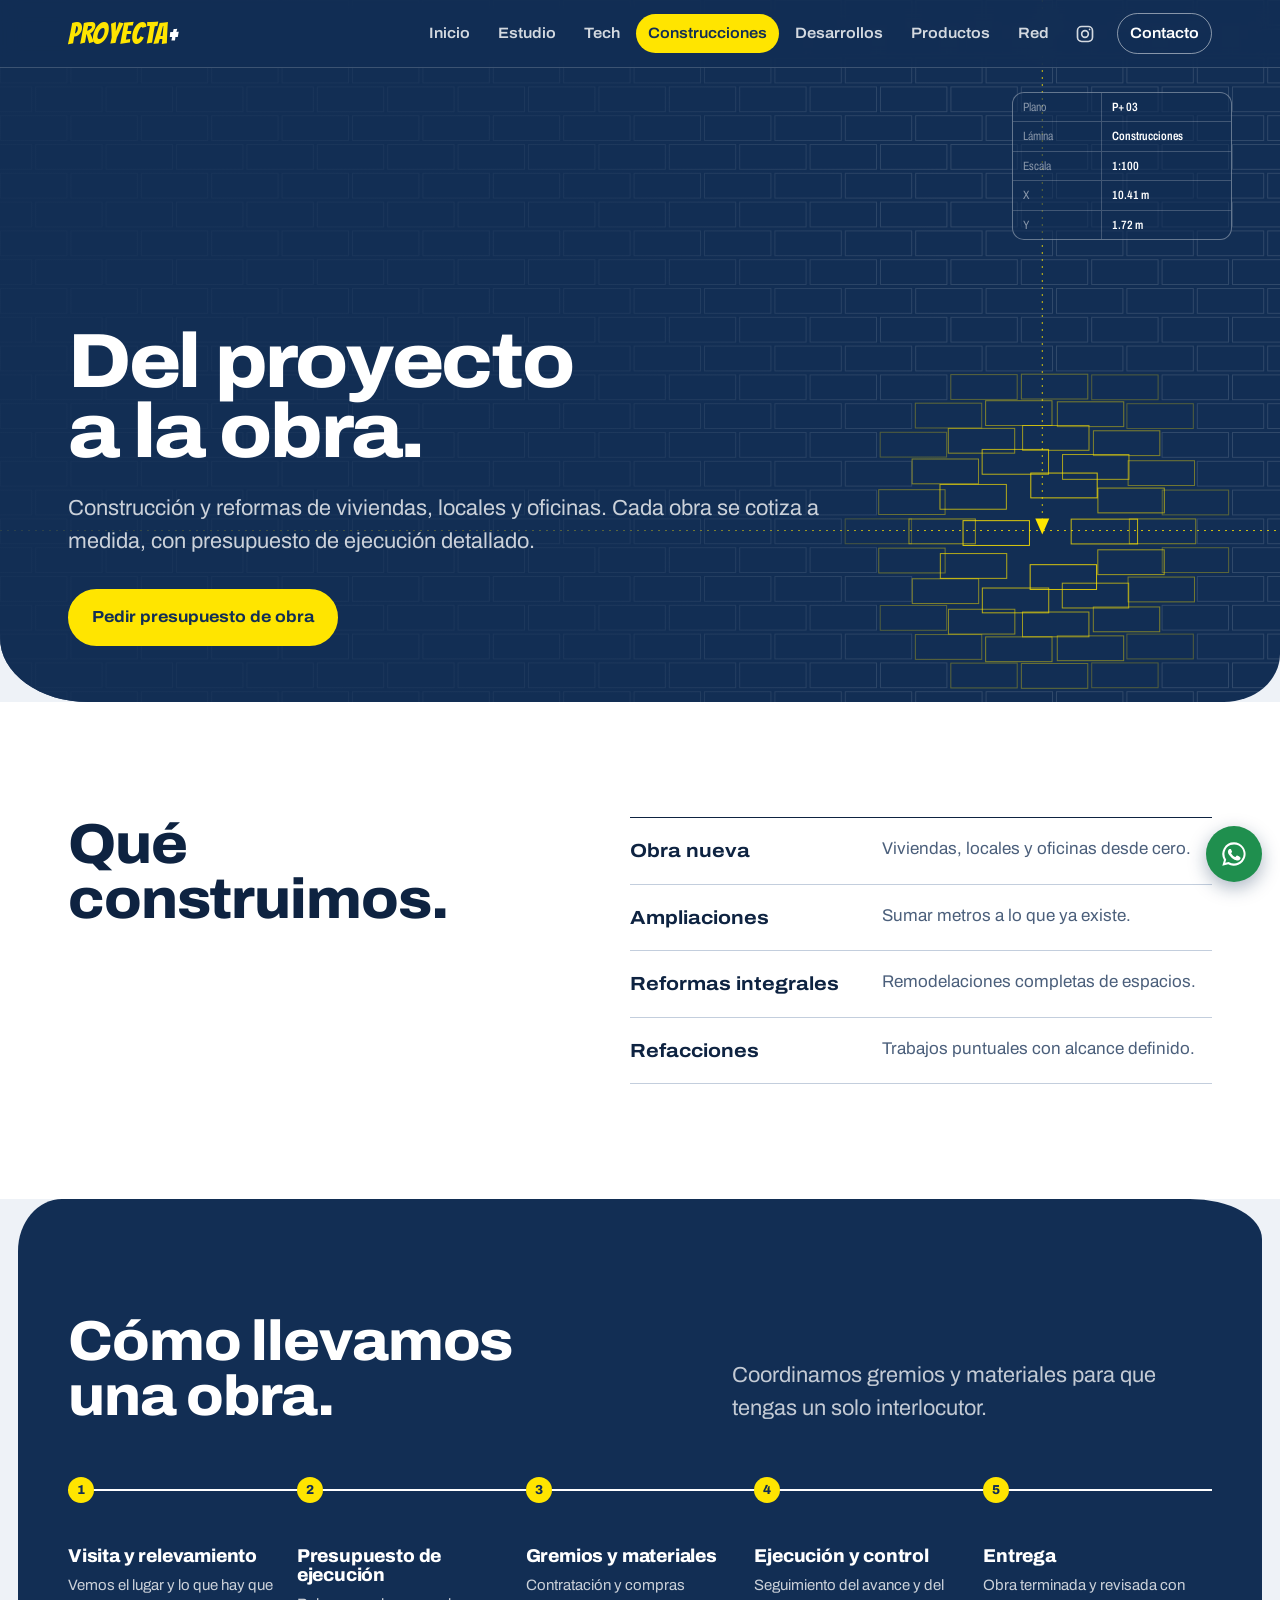
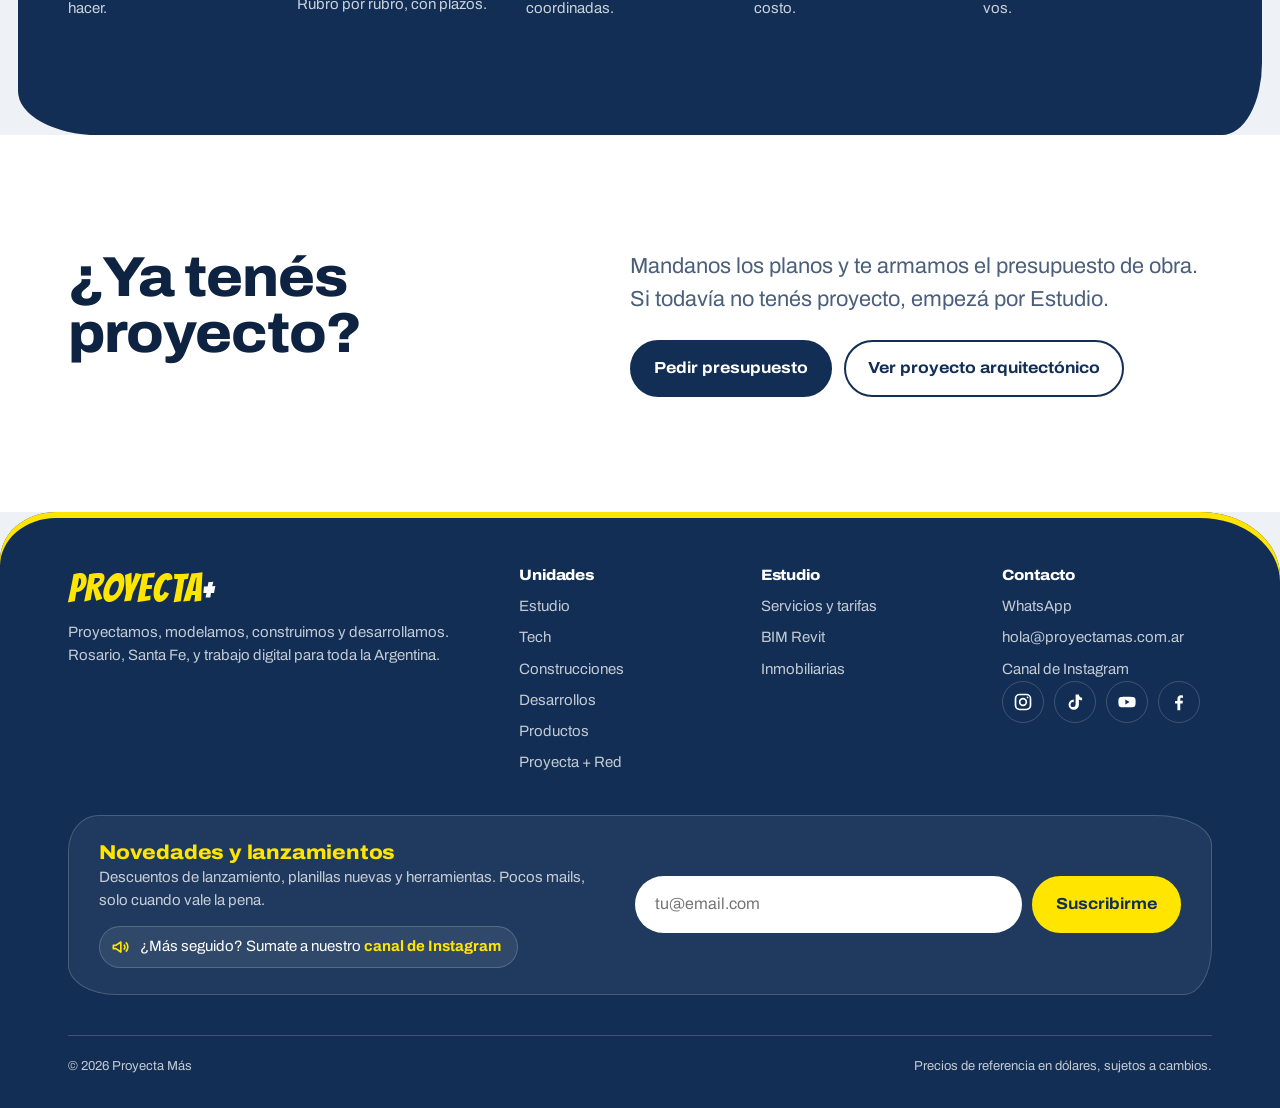
==== commit 1d42d3f8: "Red conectada a red.proyectamas.com.ar, todas las redes sociales y mejoras generales - Botones de la" ====
--- a/proyectamas/construcciones.html
+++ b/proyectamas/construcciones.html
@@ -8,7 +8,15 @@
   <meta name="theme-color" content="#122e54">
   <meta property="og:title" content="Construcciones · Obras y reformas | Proyecta Más">
   <meta property="og:description" content="Construcción y reformas de viviendas, locales y oficinas, cotizado por obra.">
-  <meta property="og:image" content="assets/render_4.jpg">
+  <meta property="og:image" content="https://proyectamas.com.ar/assets/og.jpg">
+  <meta property="og:image:width" content="1200">
+  <meta property="og:image:height" content="630">
+  <meta property="og:url" content="https://proyectamas.com.ar/construcciones">
+  <meta property="og:type" content="website">
+  <meta property="og:site_name" content="Proyecta Más">
+  <meta property="og:locale" content="es_AR">
+  <meta name="twitter:card" content="summary_large_image">
+  <link rel="canonical" href="https://proyectamas.com.ar/construcciones">
   <link rel="icon" type="image/png" sizes="32x32" href="assets/icon/favicon-32.png">
   <link rel="icon" type="image/png" sizes="192x192" href="assets/icon/favicon-192.png">
   <link rel="apple-touch-icon" href="assets/icon/apple-touch-icon.png">
@@ -104,15 +112,21 @@
           <ul>
             <li><a href="https://wa.me/5493425104877" target="_blank" rel="noopener">WhatsApp</a></li>
             <li><a href="mailto:hola@proyectamas.com.ar">hola@proyectamas.com.ar</a></li>
-            <li><a href="https://instagram.com/_proyectamas_" target="_blank" rel="noopener">Instagram</a></li>
+            <li><a href="https://www.instagram.com/channel/0VwvzEe1BmXMm80S/" target="_blank" rel="noopener">Canal de Instagram</a></li>
           </ul>
+          <ul class="redes" aria-label="Redes sociales">
+              <li><a href="https://instagram.com/_proyectamas_" target="_blank" rel="noopener" aria-label="Instagram"><svg viewBox="0 0 24 24" width="20" height="20" fill="none" stroke="currentColor" stroke-width="2" aria-hidden="true"><rect x="3" y="3" width="18" height="18" rx="5"/><circle cx="12" cy="12" r="4"/><circle cx="17.5" cy="6.5" r="1" fill="currentColor" stroke="none"/></svg></a></li>
+              <li><a href="https://www.tiktok.com/@proyectamas" target="_blank" rel="noopener" aria-label="TikTok"><svg viewBox="0 0 24 24" width="20" height="20" fill="currentColor" aria-hidden="true"><path d="M16.6 3c.3 2.2 1.6 3.7 3.9 3.9v3.1a7.4 7.4 0 0 1-3.8-1.1v6.3A6.2 6.2 0 1 1 10.5 9v3.2a3 3 0 1 0 2.2 2.9V3z"/></svg></a></li>
+              <li><a href="https://www.youtube.com/channel/UCshNmW2Sm25api8msd9-daA" target="_blank" rel="noopener" aria-label="YouTube"><svg viewBox="0 0 24 24" width="20" height="20" fill="currentColor" aria-hidden="true"><path d="M22 8.2a3 3 0 0 0-2.1-2.1C18 5.6 12 5.6 12 5.6s-6 0-7.9.5A3 3 0 0 0 2 8.2 31 31 0 0 0 1.6 12a31 31 0 0 0 .4 3.8 3 3 0 0 0 2.1 2.1c1.9.5 7.9.5 7.9.5s6 0 7.9-.5a3 3 0 0 0 2.1-2.1 31 31 0 0 0 .4-3.8 31 31 0 0 0-.4-3.8zM10 15.1V8.9l5.2 3.1z"/></svg></a></li>
+              <li><a href="https://www.facebook.com/profile.php?id=61575147253970" target="_blank" rel="noopener" aria-label="Facebook"><svg viewBox="0 0 24 24" width="20" height="20" fill="currentColor" aria-hidden="true"><path d="M13.5 22v-8.2h2.8l.4-3.2h-3.2V8.5c0-.9.3-1.6 1.6-1.6h1.7V4.1a23 23 0 0 0-2.5-.1c-2.5 0-4.2 1.5-4.2 4.3v2.4H7.3v3.2h2.8V22z"/></svg></a></li>
+            </ul>
         </div>
       </div>
       <form class="suscribir suscribir--pie" action="/api/suscribir" method="post" data-suscribir>
         <div class="suscribir-txt">
           <h4>Novedades y lanzamientos</h4>
           <p>Descuentos de lanzamiento, planillas nuevas y herramientas. Pocos mails, solo cuando vale la pena.</p>
-          <a class="suscribir-ig" href="https://instagram.com/_proyectamas_" target="_blank" rel="noopener"><svg viewBox="0 0 24 24" width="20" height="20" fill="none" stroke="currentColor" stroke-width="2" aria-hidden="true"><rect x="3" y="3" width="18" height="18" rx="5"/><circle cx="12" cy="12" r="4"/><circle cx="17.5" cy="6.5" r="1" fill="currentColor" stroke="none"/></svg><span>¿Más seguido? Seguinos en Instagram <b>@_proyectamas_</b></span></a>
+          <a class="suscribir-ig" href="https://www.instagram.com/channel/0VwvzEe1BmXMm80S/" target="_blank" rel="noopener"><svg viewBox="0 0 24 24" width="20" height="20" fill="none" stroke="currentColor" stroke-width="2" stroke-linejoin="round" aria-hidden="true"><path d="M4 10v4h3l6 4V6L7 10z"/><path d="M16.5 9a4 4 0 0 1 0 6M19 6.5a7.5 7.5 0 0 1 0 11"/></svg><span>¿Más seguido? Sumate a nuestro <b>canal de Instagram</b></span></a>
         </div>
         <div class="suscribir-campos">
           <input type="hidden" name="origen" value="pie">
--- a/proyectamas/css/site.css
+++ b/proyectamas/css/site.css
@@ -654,3 +654,13 @@
 .suscribir-ig:hover { background: var(--yellow); color: var(--ink); }
 .suscribir-ig:hover svg, .suscribir-ig:hover b { color: var(--ink); }
 .btn--ig { display: inline-flex; align-items: center; gap: 8px; }
+.redes { list-style: none; display: flex; gap: 10px; flex-wrap: wrap; margin: 16px 0 0; padding: 0; }
+.redes a { display: grid; place-items: center; width: 42px; height: 42px; border-radius: 50%; border: 1px solid var(--line-dark); color: #fff; transition: background .2s, color .2s, transform .2s; }
+.redes a:hover { background: var(--yellow); color: var(--ink); transform: translateY(-2px); }
+.red-online { display: flex; align-items: center; gap: 10px; flex-wrap: wrap; margin: 22px 0 0; font-size: 15px; color: rgba(255,255,255,.85); }
+.red-online span { width: 10px; height: 10px; border-radius: 50%; background: #3ddc84; box-shadow: 0 0 0 0 rgba(61,220,132,.6); animation: latido 2s infinite; }
+.red-online a { color: var(--yellow); font-weight: 700; }
+@keyframes latido { 70% { box-shadow: 0 0 0 10px rgba(61,220,132,0); } 100% { box-shadow: 0 0 0 0 rgba(61,220,132,0); } }
+@media (prefers-reduced-motion: reduce) { .red-online span { animation: none; } }
+.site-footer ul.redes { display: flex; flex-direction: row; gap: 10px; flex-wrap: wrap; }
+.site-footer ul.redes li { margin: 0; padding: 0; }
